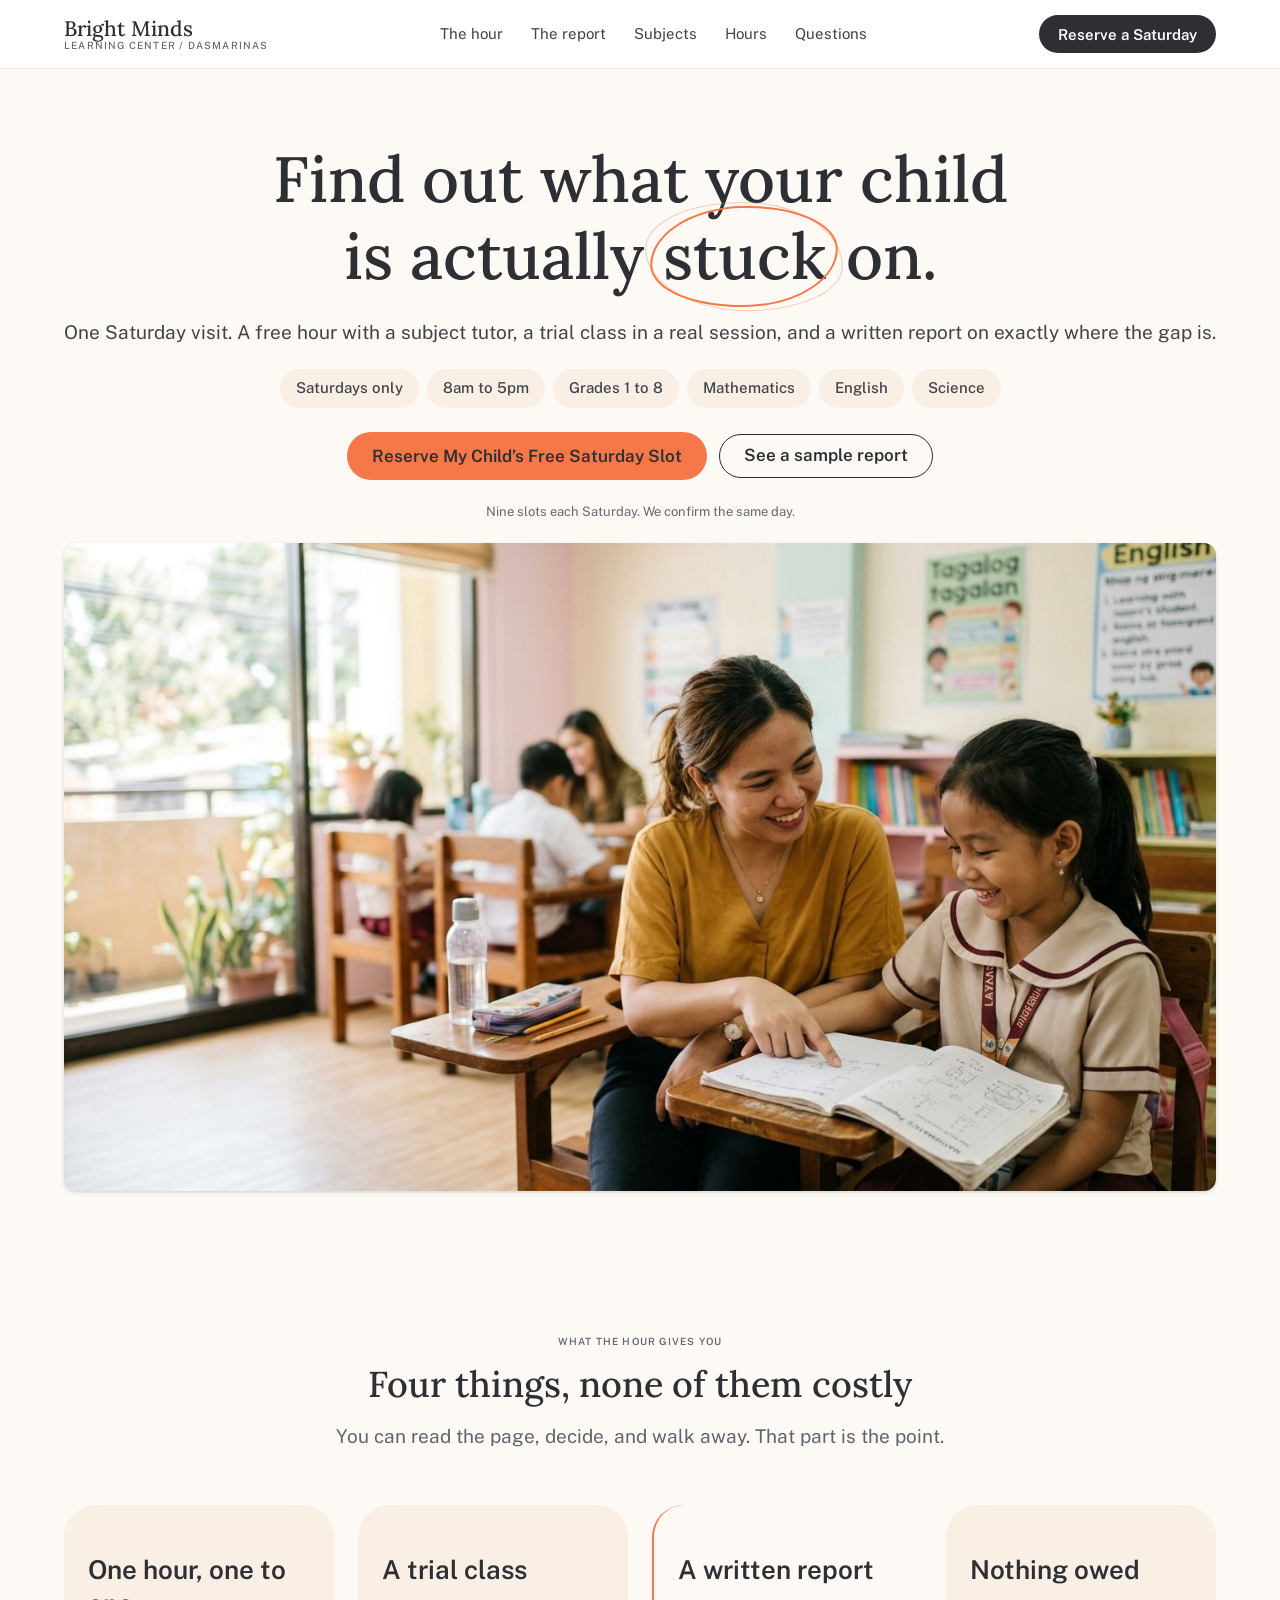
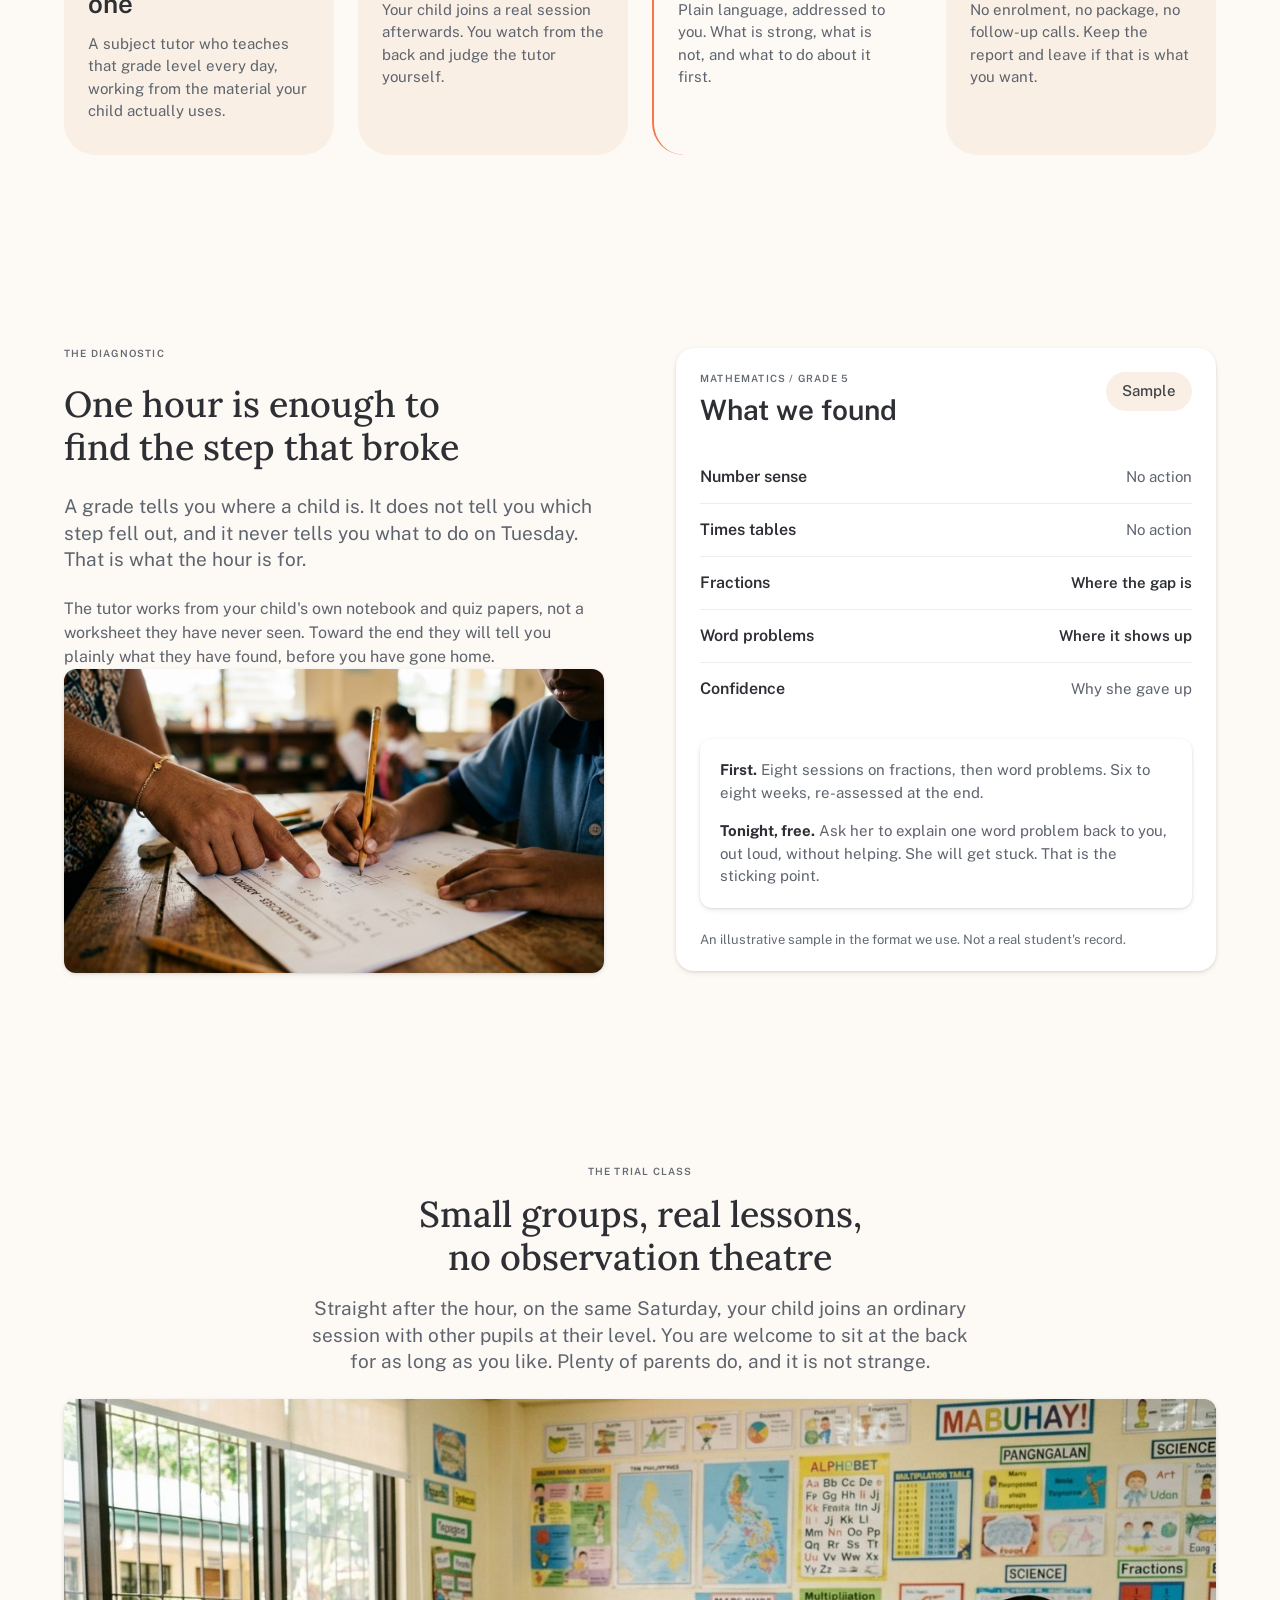
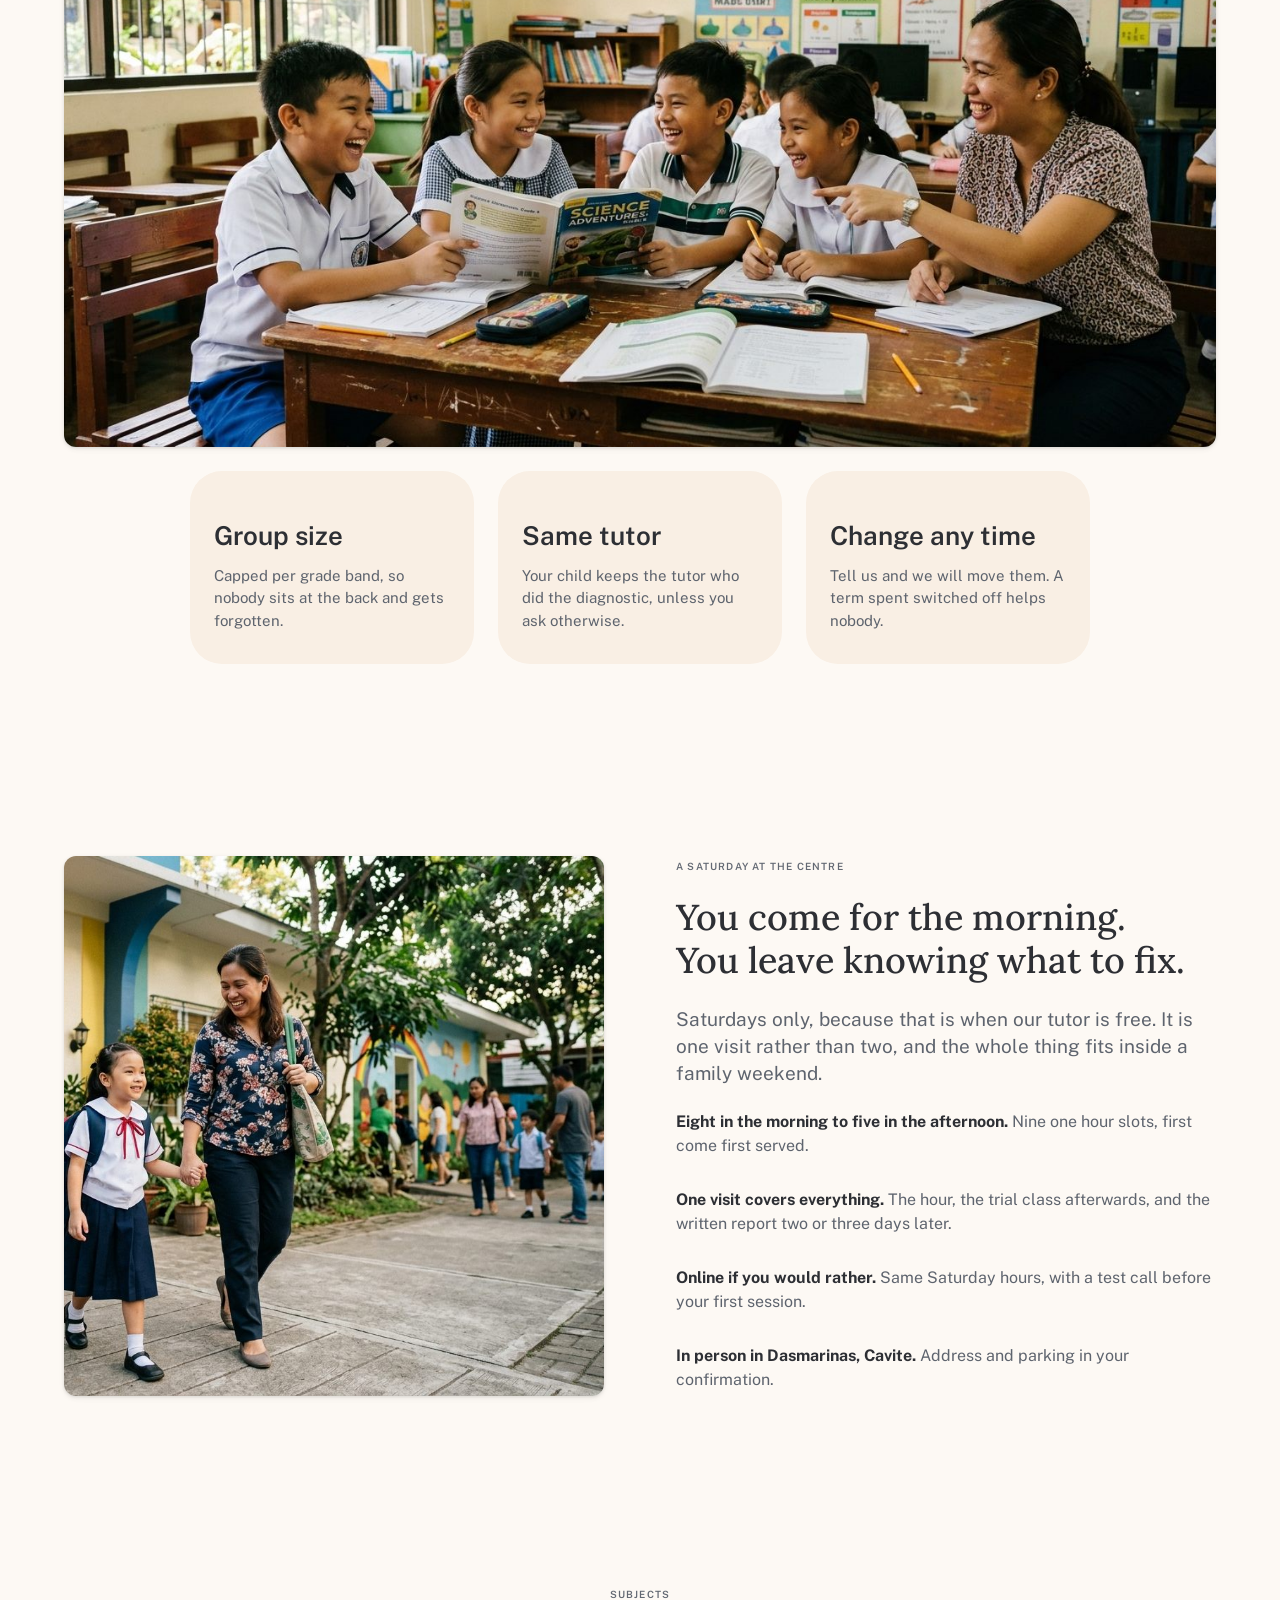
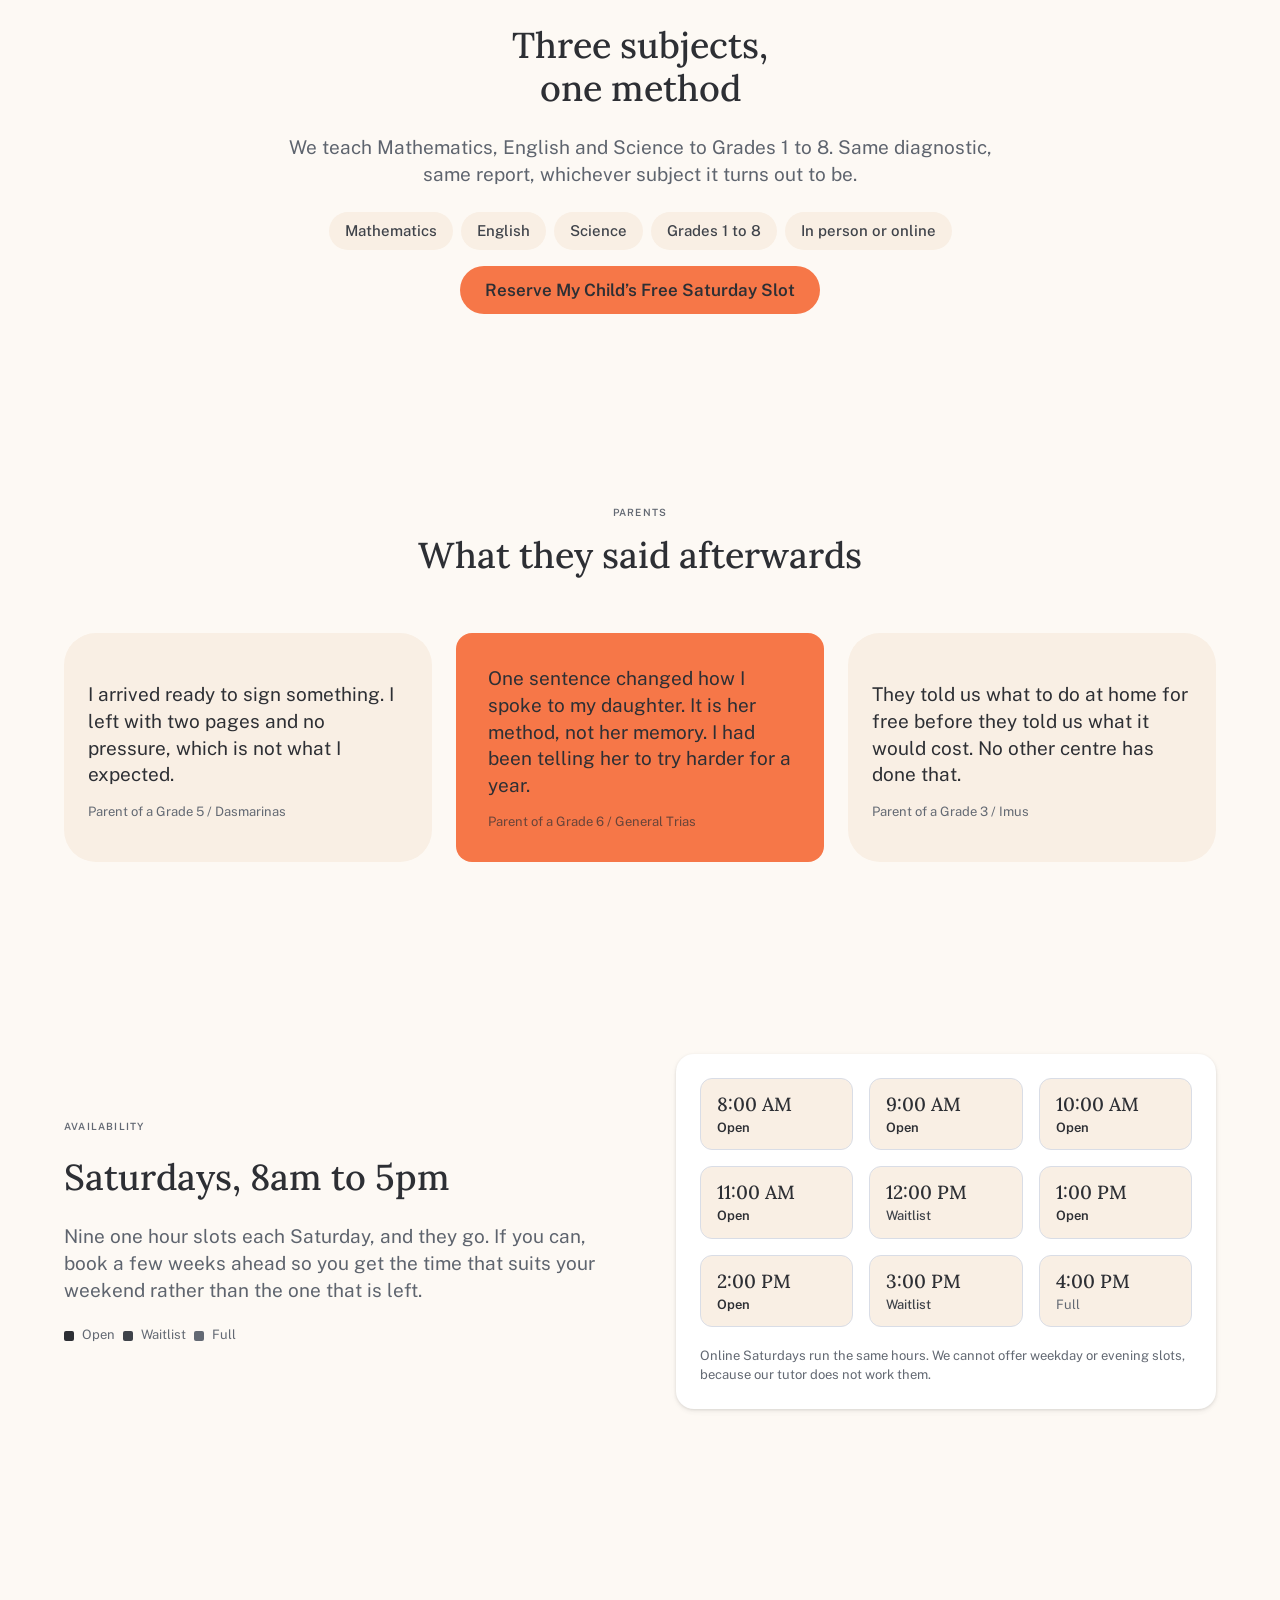
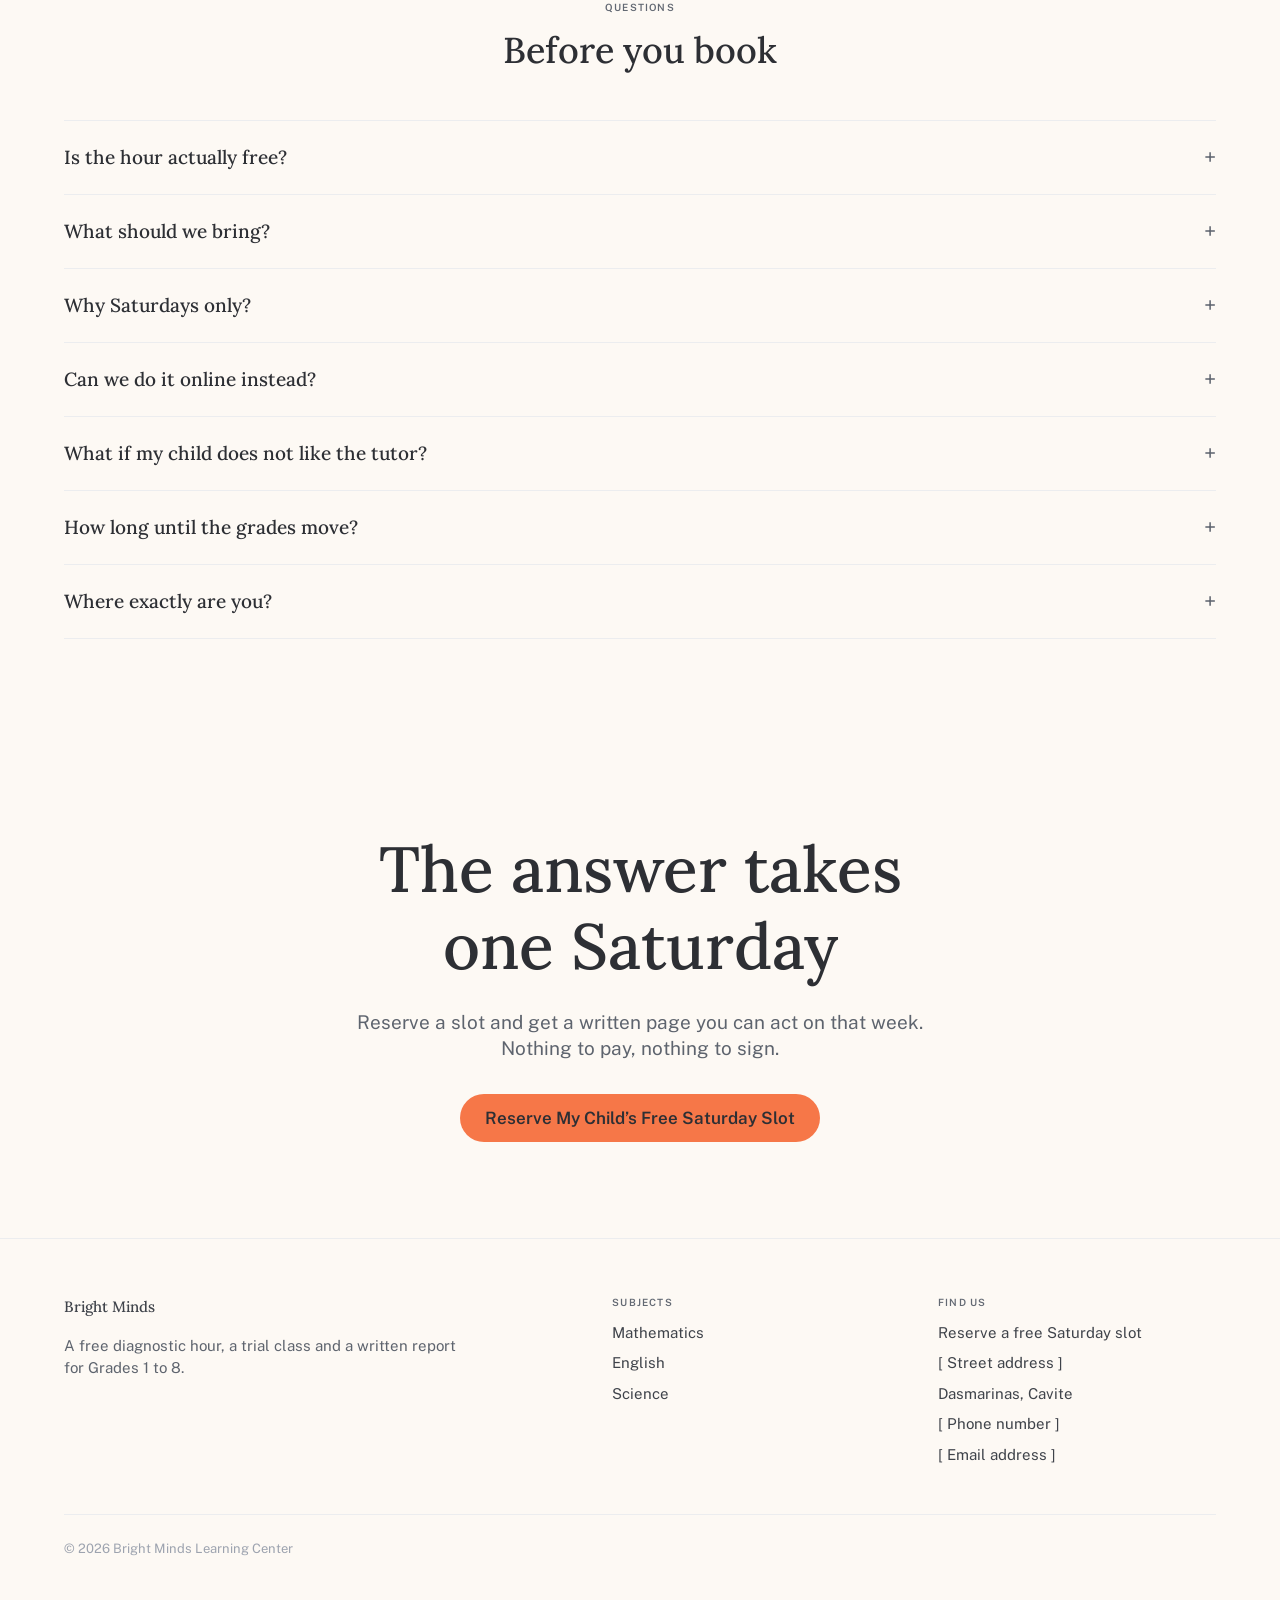
==== index.html @ c33dc564 "Add Bright Minds tutoring funnel Three-page funnel for Bright Minds Learning Center, Dasmarinas, Cav" ====
<!DOCTYPE html>
<html lang="en">
<head>
<meta charset="UTF-8">
<meta name="viewport" content="width=device-width, initial-scale=1.0">
<title>Tutoring for Grades 1 to 8 in Dasmarinas | Bright Minds Learning Center</title>
<meta name="description" content="One free Saturday visit: a one hour tutoring diagnostic, a trial class in a real session, and a written report on exactly where the gap is. Mathematics, English and Science, Grades 1 to 8. Dasmarinas, Cavite.">
<link rel="preconnect" href="https://fonts.googleapis.com">
<link rel="preconnect" href="https://fonts.gstatic.com" crossorigin>
<link href="https://fonts.googleapis.com/css2?family=Lora:ital,wght@0,400..700;1,400..600&family=Public+Sans:wght@300;400;500;600;700&display=swap" rel="stylesheet">
<link rel="stylesheet" href="styles.css">
</head>
<body>

<a class="skip-link" href="#main">Skip to content</a>

<!-- ============ NAV ============ -->
<header class="nav">
  <div class="wrap nav-in">
    <a class="wordmark" href="index.html">
      Bright Minds
      <span class="wordmark-sub">Learning Center / Dasmarinas</span>
    </a>

    <nav class="nav-links" aria-label="Sections">
      <a href="#hour">The hour</a>
      <a href="#report">The report</a>
      <a href="#subjects">Subjects</a>
      <a href="#hours">Hours</a>
      <a href="#questions">Questions</a>
    </nav>

    <div class="nav-right">
      <a class="btn btn-dark btn-sm" href="book.html">Reserve a Saturday</a>
    </div>
  </div>
</header>

<main id="main">

<!-- ============ HERO ============ -->
<section class="band-tight" style="padding-top: 72px;">
  <div class="wrap centre stack-lg">

    <h1 class="display rise" data-rise>
      Find out what your child is actually <span class="circled">stuck</span> on.
    </h1>

    <p class="body-lg rise" data-rise>
      One Saturday visit. A free hour with a subject tutor, a trial class in a real session, and
      a written report on exactly where the gap is.
    </p>

    <div class="chips rise" data-rise>
      <span class="chip">Saturdays only</span>
      <span class="chip">8am to 5pm</span>
      <span class="chip">Grades 1 to 8</span>
      <span class="chip">Mathematics</span>
      <span class="chip">English</span>
      <span class="chip">Science</span>
    </div>

    <div class="btn-row rise" data-rise>
      <a class="btn btn-ember btn-wrap" href="book.html">Reserve My Child’s Free Saturday Slot</a>
      <a class="btn btn-outline" href="#report">See a sample report</a>
    </div>

    <p class="caption rise" data-rise>
      Nine slots each Saturday. We confirm the same day.
    </p>

    <figure class="photo-frame rise" data-rise style="margin-top: 24px;">
      <img class="photo photo-wide"
           src="assets/images/optimized/Student_smiling_with_tutor.jpg"
           width="1376" height="768"
           alt="A tutor sits beside a pupil at a classroom desk, pointing to a page in her workbook while another student reads behind them."
           fetchpriority="high" decoding="async">
    </figure>

  </div>
</section>

<!-- ============ WHAT THE HOUR GIVES YOU ============ -->
<section class="band" id="hour">
  <div class="wrap">
    <div class="centre stack" style="max-width: 640px; margin-inline: auto; margin-bottom: 56px;">
      <p class="label">What the hour gives you</p>
      <h2 class="h-lg">Four things, none of them costly</h2>
      <p class="body-lg dim">
        You can read the page, decide, and walk away. That part is the point.
      </p>
    </div>

    <div class="grid-4">
      <div class="feature-card">
        <h3 class="h-sm" style="margin-bottom: 12px;">One hour, one to one</h3>
        <p class="body-sm">
          A subject tutor who teaches that grade level every day, working from the material your
          child actually uses.
        </p>
      </div>

      <div class="feature-card">
        <h3 class="h-sm" style="margin-bottom: 12px;">A trial class</h3>
        <p class="body-sm">
          Your child joins a real session afterwards. You watch from the back and judge the tutor
          yourself.
        </p>
      </div>

      <!-- Highlighted: the ember stroke marks the thing most centres won't give away -->
      <div class="feature-card is-key">
        <h3 class="h-sm" style="margin-bottom: 12px;">A written report</h3>
        <p class="body-sm">
          Plain language, addressed to you. What is strong, what is not, and what to do about it
          first.
        </p>
      </div>

      <div class="feature-card">
        <h3 class="h-sm" style="margin-bottom: 12px;">Nothing owed</h3>
        <p class="body-sm">
          No enrolment, no package, no follow-up calls. Keep the report and leave if that is
          what you want.
        </p>
      </div>
    </div>
  </div>
</section>

<!-- ============ THE DIAGNOSTIC ============ -->
<section class="band" id="report">
  <div class="wrap two-col">

    <div class="stack-lg">
      <p class="label">The diagnostic</p>
      <h2 class="h-lg">One hour is enough to find the step that broke</h2>
      <p class="body-lg dim">
        A grade tells you where a child is. It does not tell you which step fell out, and it
        never tells you what to do on Tuesday. That is what the hour is for.
      </p>
      <p class="body dim">
        The tutor works from your child's own notebook and quiz papers, not a worksheet they have
        never seen. Toward the end they will tell you plainly what they have found, before you
        have gone home.
      </p>
      <figure class="photo-frame" style="margin:0;">
        <img class="photo photo-wide"
             src="assets/images/optimized/Student_solving_math_worksheet.jpg"
             width="1376" height="768"
             alt="A tutor's finger points at one line of a maths worksheet while a pupil's pencil hovers over the page."
             loading="lazy" decoding="async">
      </figure>
    </div>

    <div class="product-card product-card-pad stack-lg">
      <div style="display:flex; align-items:flex-start; justify-content:space-between; gap:16px;">
        <div>
          <p class="label">Mathematics / Grade 5</p>
          <h3 class="h" style="margin-top: 8px;">What we found</h3>
        </div>
        <span class="chip" style="background: var(--dust); flex-shrink:0;">Sample</span>
      </div>

      <div class="report">
        <div class="report-row">
          <span class="report-key">Number sense</span>
          <span class="report-val">No action</span>
        </div>
        <div class="report-row">
          <span class="report-key">Times tables</span>
          <span class="report-val">No action</span>
        </div>
        <div class="report-row">
          <span class="report-key">Fractions</span>
          <span class="report-val gap">Where the gap is</span>
        </div>
        <div class="report-row">
          <span class="report-key">Word problems</span>
          <span class="report-val gap">Where it shows up</span>
        </div>
        <div class="report-row">
          <span class="report-key">Confidence</span>
          <span class="report-val">Why she gave up</span>
        </div>
      </div>

      <div class="small-card stack">
        <p class="body-sm">
          <strong style="color: var(--ink);">First.</strong> Eight sessions on fractions, then
          word problems. Six to eight weeks, re-assessed at the end.
        </p>
        <p class="body-sm">
          <strong style="color: var(--ink);">Tonight, free.</strong> Ask her to explain one
          word problem back to you, out loud, without helping. She will get stuck. That is the
          sticking point.
        </p>
      </div>

      <p class="caption">
        An illustrative sample in the format we use. Not a real student's record.
      </p>
    </div>

  </div>
</section>

<!-- ============ THE TRIAL CLASS ============ -->
<section class="band">
  <div class="wrap stack-lg">
    <div class="centre stack" style="max-width: 660px; margin-inline: auto;">
      <p class="label">The trial class</p>
      <h2 class="h-lg">Small groups, real lessons, no observation theatre</h2>
      <p class="body-lg dim">
        Straight after the hour, on the same Saturday, your child joins an ordinary session with
        other pupils at their level. You are welcome to sit at the back for as long as you like.
        Plenty of parents do, and it is not strange.
      </p>
    </div>

    <figure class="photo-frame">
      <img class="photo photo-wide"
           src="assets/images/optimized/Students_studying_with_teacher.jpg"
           width="1376" height="768"
           alt="A tutor laughs with a group of primary school pupils around a classroom desk, sharing an open book between them."
           loading="lazy" decoding="async">
    </figure>

    <div class="grid-3" style="max-width: 900px; margin-inline: auto;">
      <div class="feature-card">
        <h3 class="h-sm" style="margin-bottom: 12px;">Group size</h3>
        <p class="body-sm">Capped per grade band, so nobody sits at the back and gets forgotten.</p>
      </div>
      <div class="feature-card">
        <h3 class="h-sm" style="margin-bottom: 12px;">Same tutor</h3>
        <p class="body-sm">Your child keeps the tutor who did the diagnostic, unless you ask otherwise.</p>
      </div>
      <div class="feature-card">
        <h3 class="h-sm" style="margin-bottom: 12px;">Change any time</h3>
        <p class="body-sm">Tell us and we will move them. A term spent switched off helps nobody.</p>
      </div>
    </div>
  </div>
</section>

<!-- ============ A SATURDAY AT THE CENTRE ============ -->
<section class="band">
  <div class="wrap two-col">
    <figure class="photo-frame" style="margin:0;">
      <!-- Square crop, biased right, to keep the doorway signage out of frame -->
      <img class="photo photo-square"
           src="assets/images/optimized/Mother_and_daughter_entering_school.jpg"
           width="1376" height="768"
           alt="A parent walks in holding her daughter's hand, both of them smiling, outside a learning centre."
           loading="lazy" decoding="async">
    </figure>

    <div class="stack-lg">
      <p class="label">A Saturday at the centre</p>
      <h2 class="h-lg">You come for the morning. You leave knowing what to fix.</h2>
      <p class="body-lg dim">
        Saturdays only, because that is when our tutor is free. It is one visit rather than two,
        and the whole thing fits inside a family weekend.
      </p>
      <ul class="stack" style="list-style:none; display:grid; gap:14px;">
        <li class="body dim"><strong style="color: var(--ink);">Eight in the morning to five in the afternoon.</strong> Nine one hour slots, first come first served.</li>
        <li class="body dim"><strong style="color: var(--ink);">One visit covers everything.</strong> The hour, the trial class afterwards, and the written report two or three days later.</li>
        <li class="body dim"><strong style="color: var(--ink);">Online if you would rather.</strong> Same Saturday hours, with a test call before your first session.</li>
        <li class="body dim"><strong style="color: var(--ink);">In person in Dasmarinas, Cavite.</strong> Address and parking in your confirmation.</li>
      </ul>
    </div>
  </div>
</section>

<!-- ============ SUBJECTS ============ -->
<section class="band" id="subjects">
  <div class="wrap centre stack-lg">
    <p class="label">Subjects</p>
    <h2 class="h-lg" style="max-width: 20ch; margin-inline: auto;">Three subjects, one method</h2>
    <p class="body-lg dim measure" style="margin-inline: auto;">
      We teach Mathematics, English and Science to Grades 1 to 8. Same diagnostic, same report,
      whichever subject it turns out to be.
    </p>

    <div class="chips">
      <span class="chip">Mathematics</span>
      <span class="chip">English</span>
      <span class="chip">Science</span>
      <span class="chip">Grades 1 to 8</span>
      <span class="chip">In person or online</span>
    </div>

    <div class="btn-row" style="margin-top: 16px;">
      <a class="btn btn-ember btn-wrap" href="book.html">Reserve My Child’s Free Saturday Slot</a>
    </div>
  </div>
</section>

<!-- ============ PARENTS ============ -->
<section class="band">
  <div class="wrap">
    <div class="centre stack" style="max-width: 600px; margin-inline: auto; margin-bottom: 56px;">
      <p class="label">Parents</p>
      <h2 class="h-lg">What they said afterwards</h2>
    </div>

    <!-- TODO: replace with real, permission-cleared parent quotes -->
    <div class="grid-3">
      <div class="feature-card">
        <p class="body-lg" style="color: var(--ink);">
          I arrived ready to sign something. I left with two pages and no pressure, which is not
          what I expected.
        </p>
        <p class="caption" style="margin-top: 16px;">Parent of a Grade 5 / Dasmarinas</p>
      </div>

      <!-- The one ember card on the page. Slite allows it exactly once. -->
      <div class="ember-card">
        <p class="body-lg">
          One sentence changed how I spoke to my daughter. It is her method, not her memory. I had
          been telling her to try harder for a year.
        </p>
        <p class="caption" style="margin-top: 16px; color: var(--ink); opacity: 0.7;">
          Parent of a Grade 6 / General Trias
        </p>
      </div>

      <div class="feature-card">
        <p class="body-lg" style="color: var(--ink);">
          They told us what to do at home for free before they told us what it would cost. No
          other centre has done that.
        </p>
        <p class="caption" style="margin-top: 16px;">Parent of a Grade 3 / Imus</p>
      </div>
    </div>
  </div>
</section>

<!-- ============ HOURS ============ -->
<section class="band" id="hours">
  <div class="wrap two-col">

    <div class="stack-lg">
      <p class="label">Availability</p>
      <h2 class="h-lg">Saturdays, 8am to 5pm</h2>
      <p class="body-lg dim">
        Nine one hour slots each Saturday, and they go. If you can, book a few weeks ahead so
        you get the time that suits your weekend rather than the one that is left.
      </p>

      <div class="chips chip-left">
        <span class="caption"><span class="key-dot" style="background: var(--ink);"></span>Open</span>
        <span class="caption"><span class="key-dot" style="background: var(--charcoal);"></span>Waitlist</span>
        <span class="caption"><span class="key-dot" style="background: var(--dusk);"></span>Full</span>
      </div>
    </div>

    <div class="product-card product-card-pad">
      <!-- TODO: replace with your real Saturday availability -->
      <div class="slots">
        <div class="slot">
          <p class="slot-time">8:00 AM</p>
          <p class="slot-state open">Open</p>
        </div>
        <div class="slot">
          <p class="slot-time">9:00 AM</p>
          <p class="slot-state open">Open</p>
        </div>
        <div class="slot">
          <p class="slot-time">10:00 AM</p>
          <p class="slot-state open">Open</p>
        </div>
        <div class="slot">
          <p class="slot-time">11:00 AM</p>
          <p class="slot-state open">Open</p>
        </div>
        <div class="slot">
          <p class="slot-time">12:00 PM</p>
          <p class="slot-state wait">Waitlist</p>
        </div>
        <div class="slot">
          <p class="slot-time">1:00 PM</p>
          <p class="slot-state open">Open</p>
        </div>
        <div class="slot">
          <p class="slot-time">2:00 PM</p>
          <p class="slot-state open">Open</p>
        </div>
        <div class="slot">
          <p class="slot-time">3:00 PM</p>
          <p class="slot-state wait">Waitlist</p>
        </div>
        <div class="slot">
          <p class="slot-time">4:00 PM</p>
          <p class="slot-state full">Full</p>
        </div>
      </div>

      <p class="hint" style="margin-top: 20px;">
        Online Saturdays run the same hours. We cannot offer weekday or evening slots, because our
        tutor does not work them.
      </p>
    </div>

  </div>
</section>

<!-- ============ QUESTIONS ============ -->
<section class="band" id="questions">
  <div class="wrap">
    <div class="centre stack" style="max-width: 560px; margin-inline: auto; margin-bottom: 48px;">
      <p class="label">Questions</p>
      <h2 class="h-lg">Before you book</h2>
    </div>

    <div class="qs">
      <details class="q">
        <summary>Is the hour actually free?</summary>
        <p class="q-a">
          Yes. The diagnostic, the trial class and the written report all cost nothing. There is
          no enrolment step and no obligation afterwards. If you book and then decide against us,
          nothing happens and there is nobody to call.
        </p>
      </details>

      <details class="q">
        <summary>What should we bring?</summary>
        <p class="q-a">
          The notebook your child uses for that subject, and any quiz or test papers from the
          last month, including the ones with poor marks on them. If you have a teacher's written
          comment, bring that too. It is often the most useful thing in the room.
        </p>
      </details>

      <details class="q">
        <summary>Why Saturdays only?</summary>
        <p class="q-a">
          Because that is the one day our tutor is free to give this properly. A rushed weekday
          evening is not where you want a child first being asked to explain where they are stuck.
          Saturdays are the strongest sessions we run, and they go quickly for that reason.
        </p>
      </details>

      <details class="q">
        <summary>Can we do it online instead?</summary>
        <p class="q-a">
          Yes, on the same Saturday hours. The assessment is the same quality, and for some
          families it is easier because the child is already comfortable at the table. We arrange
          a test call before your first session.
        </p>
      </details>

      <details class="q">
        <summary>What if my child does not like the tutor?</summary>
        <p class="q-a">
          Tell us and we move them. We would rather change the person than have a child spend a
          term quietly switched off. Most mismatches are settled by switching tutor, not subject.
        </p>
      </details>

      <details class="q">
        <summary>How long until the grades move?</summary>
        <p class="q-a">
          It depends on the gap. A method problem can move in four to six weeks. A gap that began
          in Grade 2 usually needs a term. The report tells you which kind of problem this is
          before you spend anything, and we would rather tell you to wait than take your money.
        </p>
      </details>

      <details class="q">
        <summary>Where exactly are you?</summary>
        <p class="q-a">
          Bright Minds Learning Center is in Dasmarinas, Cavite. The full street address, parking
          and directions arrive with your booking confirmation, along with the tutor's name and
          your time.
        </p>
      </details>
    </div>
  </div>
</section>

<!-- ============ CLOSER ============ -->
<section class="band closer">
  <div class="wrap centre">
    <h2 class="display">The answer takes one Saturday</h2>
    <p class="body-lg dim">
      Reserve a slot and get a written page you can act on that week. Nothing to pay, nothing to
      sign.
    </p>
    <div class="btn-row">
      <a class="btn btn-ember btn-wrap" href="book.html">Reserve My Child’s Free Saturday Slot</a>
    </div>
  </div>
</section>

</main>

<!-- ============ FOOTER ============ -->
<footer class="foot">
  <div class="wrap">
    <div class="foot-grid">
      <div>
        <a class="wordmark" href="index.html">Bright Minds</a>
        <p class="body-sm" style="margin-top: 16px; max-width: 44ch;">
          A free diagnostic hour, a trial class and a written report for Grades 1 to 8.
        </p>
      </div>

      <div>
        <h4>Subjects</h4>
        <ul>
          <li>Mathematics</li>
          <li>English</li>
          <li>Science</li>
        </ul>
      </div>

      <div>
        <h4>Find us</h4>
        <ul>
          <li><a href="book.html">Reserve a free Saturday slot</a></li>
          <li>[ Street address ]</li>
          <li>Dasmarinas, Cavite</li>
          <li><a href="tel:0000000000">[ Phone number ]</a></li>
          <li><a href="mailto:you@example.com">[ Email address ]</a></li>
        </ul>
      </div>
    </div>

    <p class="foot-base">&copy; <span id="year">2026</span> Bright Minds Learning Center</p>
  </div>
</footer>

<script>
document.getElementById('year').textContent = new Date().getFullYear();

// Slite's motion is restrained: 130ms, and only where it means something.
// The hero is the one place it applies.
(function () {
  var els = document.querySelectorAll('[data-rise]');
  if (!('IntersectionObserver' in window)) {
    els.forEach(function (el) { el.classList.add('in'); });
    return;
  }
  var io = new IntersectionObserver(function (entries) {
    entries.forEach(function (entry) {
      if (!entry.isIntersecting) return;
      entry.target.classList.add('in');
      io.unobserve(entry.target);
    });
  }, { threshold: 0.05 });
  els.forEach(function (el) { io.observe(el); });
})();
</script>

</body>
</html>
---- styles.css ----
/* ============================================================
   BRIGHT MINDS LEARNING CENTER
   System reference: Refero Styles / Slite
   "Warm parchment notebook with terracotta pen"

   Every surface is cream paper. Every accent is a single ember
   stroke, held under 5% of any section so it keeps its meaning.

   Contrast notes, measured not assumed:
   - Ember #f67748 with WHITE text is 2.75:1 and FAILS WCAG AA.
     All ember fills therefore carry Shade Ink #2d2f34 at 4.87:1.
   - Ember as body text on parchment is 2.62:1, so ember is used
     for fills, borders and the scribble only, never for prose.
   ============================================================ */

/* ---------- 1. Tokens ---------- */

:root {
  /* Surfaces */
  --canvas: #fdf9f4;   /* parchment cream: page + primary card */
  --white: #ffffff;    /* star white: elevated product cards */
  --dust: #f9efe4;     /* dust sand: tag chips + secondary cards */

  /* Borders */
  --silver: #ecedef;   /* moon silver: hairlines */
  --mist: #d9dde6;     /* border mist: soft card edges */

  /* Ink */
  --ink: #2d2f34;      /* shade ink: headings */
  --charcoal: #3f434a; /* shade charcoal: body */
  --slate: #5e646e;    /* shade slate: tertiary */
  /* Shade dusk is darkened from #6a707c: the original fails WCAG AA at
     4.38:1 on the dust cards. #636973 measures 4.87:1 there. */
  --dusk: #636973;     /* shade dusk: small print, labels, unavailable cells */
  --fog: #9da3af;      /* shade fog: decorative fills, legend keys only */

  /* Input borders need 3:1 to be perceivable as a control boundary.
     #d9dde6 measured 1.3:1, effectively invisible. */
  --input-line: #868d99;

  /* The single accent */
  --ember: #f67748;
  --blue: #74a6f1;     /* neptune blue: secondary, one button per page */

  /* Type */
  --serif: 'Lora', Georgia, 'Times New Roman', serif;
  --sans: 'Public Sans', ui-sans-serif, system-ui, -apple-system, 'Segoe UI', sans-serif;

  /* Radius */
  --r-ghost: 8px;
  --r-product: 18px;
  --r-card: 32px;
  --r-pill: 999px;
  --r-tag: 9999px;

  /* Layout */
  --page: 1200px;
  --gap-section: 96px;
  --pad-card: 24px;

  /* The only elevation in the system: three layers, white product cards */
  --lift: 0 1px 3px rgba(0, 0, 0, 0.1), 0 2px 6px rgba(0, 0, 0, 0.05), 0 4px 12px rgba(0, 0, 0, 0.01);

  /* Motion: 130ms, restrained */
  --ease: cubic-bezier(0.4, 0, 0.2, 1);
  --fast: 130ms;
}

@media (max-width: 900px) {
  :root { --gap-section: 72px; }
}

@media (max-width: 640px) {
  :root { --gap-section: 56px; }
}

/* ---------- 2. Reset ---------- */

*, *::before, *::after { box-sizing: border-box; margin: 0; padding: 0; }

html {
  scroll-behavior: smooth;
  scroll-padding-top: 88px;
  -webkit-text-size-adjust: 100%;
}

body {
  font-family: var(--sans);
  font-size: 16px;
  line-height: 1.5;
  background: var(--canvas);
  color: var(--charcoal);
  -webkit-font-smoothing: antialiased;
  -moz-osx-font-smoothing: grayscale;
}

img { max-width: 100%; height: auto; display: block; }

a { color: var(--charcoal); text-decoration: none; }
a:hover { text-decoration: underline; text-decoration-color: var(--ember); }

:focus-visible {
  outline: 2px solid var(--ember);
  outline-offset: 3px;
  border-radius: var(--r-ghost);
}

.skip-link {
  position: absolute; left: -9999px; top: 0; z-index: 1000;
  background: var(--ember); color: var(--ink);
  padding: 12px 24px; font-weight: 600;
}
.skip-link:focus { left: 0; }

.sr-only {
  position: absolute; width: 1px; height: 1px; overflow: hidden;
  clip: rect(0 0 0 0); white-space: nowrap;
}

/* ---------- 3. Typography ---------- */

/* 40px and above is always the serif. That is the rule. */
.display {
  font-family: var(--serif);
  font-weight: 500;
  font-size: clamp(38px, 6.6vw, 64px);
  line-height: 1.2;
  color: var(--ink);
  text-wrap: balance;
}

.h-lg {
  font-family: var(--serif);
  font-weight: 500;
  font-size: clamp(30px, 4.2vw, 36px);
  line-height: 1.2;
  color: var(--ink);
  text-wrap: balance;
}

.h {
  font-family: var(--sans);
  font-weight: 600;
  font-size: 28px;
  line-height: 1.25;
  color: var(--ink);
}

.h-sm {
  font-family: var(--sans);
  font-weight: 600;
  font-size: 26px;
  line-height: 1.3;
  color: var(--ink);
}

.body-lg { font-size: 19px; line-height: 1.4; color: var(--charcoal); }
.body { font-size: 16px; line-height: 1.5; color: var(--charcoal); }
.body-sm { font-size: 15px; line-height: 1.5; color: var(--slate); }
.caption { font-size: 13px; line-height: 1.2; color: var(--dusk); }

.label {
  font-size: 10px;
  line-height: 1.2;
  font-weight: 600;
  letter-spacing: 0.12em;
  text-transform: uppercase;
  color: var(--dusk);
}

.measure { max-width: 62ch; }
.measure-sm { max-width: 52ch; }
.dim { color: var(--slate); }

/* ---------- 4. The scribble annotation ----------
   The system's signature. Two offset ellipses with asymmetric
   border-radius and opposing rotation, so it reads as a pen
   going round twice. Scales with the word, no SVG path needed. */

.circled {
  position: relative;
  display: inline-block;
  white-space: nowrap;
  padding-inline: 2px;
}

.circled::before,
.circled::after {
  content: '';
  position: absolute;
  pointer-events: none;
}

.circled::after {
  inset: -16% -6%;
  border: 2px solid var(--ember);
  border-radius: 49% 51% 48% 52% / 56% 45% 55% 44%;
  transform: rotate(-2.2deg);
}

.circled::before {
  inset: -21% -9%;
  border: 1.5px solid var(--ember);
  opacity: 0.38;
  border-radius: 52% 48% 51% 49% / 45% 57% 43% 55%;
  transform: rotate(1.9deg);
}

/* ---------- 5. Layout ---------- */

.wrap {
  width: 100%;
  max-width: var(--page);
  margin-inline: auto;
  padding-inline: 24px;
}

.band { padding-block: var(--gap-section); }
.band-tight { padding-block: calc(var(--gap-section) / 2); }

.stack > * + * { margin-top: 16px; }
.stack-lg > * + * { margin-top: 24px; }

.two-col {
  display: grid;
  gap: 48px;
  align-items: center;
}

@media (min-width: 900px) { .two-col { grid-template-columns: 1fr 1fr; gap: 72px; } }

.centre { text-align: center; }

/* ---------- 6. Navigation ---------- */

.nav {
  position: sticky;
  top: 0;
  z-index: 100;
  background: var(--white);
  border-bottom: 1px solid var(--silver);
}

.nav-in {
  display: flex;
  align-items: center;
  justify-content: space-between;
  gap: 24px;
  height: 68px;
}

.wordmark {
  font-family: var(--serif);
  font-weight: 500;
  font-size: 21px;
  line-height: 1.1;
  color: var(--ink);
  white-space: nowrap;
}
.wordmark:hover { text-decoration: none; }

.wordmark-sub {
  display: block;
  font-family: var(--sans);
  font-size: 10px;
  font-weight: 500;
  letter-spacing: 0.12em;
  text-transform: uppercase;
  color: var(--dusk);
}

.nav-links { display: none; gap: 28px; }
@media (min-width: 980px) { .nav-links { display: flex; } }

.nav-links a {
  font-size: 15px;
  color: var(--charcoal);
  transition: color var(--fast) var(--ease);
}
.nav-links a:hover { color: var(--ember); }

.nav-right { display: flex; align-items: center; gap: 12px; }

/* ---------- 7. Buttons ---------- */

.btn {
  display: inline-flex;
  align-items: center;
  justify-content: center;
  gap: 8px;
  padding: 12px 24px;
  min-height: 44px;
  font-family: var(--sans);
  font-size: 17px;
  font-weight: 600;
  line-height: 1;
  border-radius: var(--r-pill);
  border: 1.5px solid transparent;
  cursor: pointer;
  white-space: nowrap;
  transition: background var(--fast) var(--ease),
              color var(--fast) var(--ease),
              border-color var(--fast) var(--ease);
}

.btn:hover { text-decoration: none; }

/* Ember pill. Shade Ink text, not white: 4.87:1 passes AA. */
.btn-ember { background: var(--ember); color: var(--ink); }
.btn-ember:hover { background: #e86a3a; }

/* Dark pill for the highest-intent action in the nav */
.btn-dark { background: var(--ink); color: var(--white); }
.btn-dark:hover { background: #43464c; }

.btn-outline {
  background: transparent;
  border-color: var(--ink);
  color: var(--ink);
}
.btn-outline:hover { background: var(--ink); color: var(--white); }

.btn-sm { padding: 8px 18px; min-height: 38px; font-size: 15px; }
.btn-full { width: 100%; }
.btn-row { display: flex; flex-wrap: wrap; gap: 12px; align-items: center; justify-content: center; }

/* The full CTA label needs about 330px, which a 375px phone cannot give
   it. These buttons wrap to two centred lines instead of overflowing. */
.btn-wrap {
  white-space: normal;
  text-align: center;
  line-height: 1.3;
  max-width: 100%;
}

/* ---------- 8. Tag chips ---------- */

.chips { display: flex; flex-wrap: wrap; gap: 8px; justify-content: center; }

.chip {
  display: inline-flex;
  align-items: center;
  padding: 8px 16px;
  font-size: 15px;
  font-weight: 500;
  color: var(--charcoal);
  background: var(--dust);
  border-radius: var(--r-tag);
}

.chip-left { justify-content: flex-start; }

/* Selectable chip, used for subject choice on the booking form */
.chip-pick {
  cursor: pointer;
  border: 1.5px solid transparent;
  transition: border-color var(--fast) var(--ease), background var(--fast) var(--ease);
}

.chip-pick:hover { border-color: var(--mist); }

.chip-pick:has(input:checked) {
  background: var(--ember);
  color: var(--ink);
}

.chip-pick:has(.invalid) { border-color: var(--ember); background: #fdeae2; }

.chip-pick input {
  position: absolute;
  opacity: 0;
  width: 1px; height: 1px;
}

/* ---------- 9. Cards ---------- */

/* Cream feature card: the system's primary marketing unit */
.feature-card {
  background: var(--dust);
  border-radius: var(--r-card);
  padding: 48px 24px 32px;
}

/* Highlighted variant: a 2px ember stroke, used at most once or twice */
.feature-card.is-key {
  border-left: 2px solid var(--ember);
  background: var(--canvas);
}

/* White product card: the only place elevation exists */
.product-card {
  background: var(--white);
  border-radius: var(--r-product);
  box-shadow: var(--lift);
  overflow: hidden;
}

.product-card-pad { padding: 24px; }

/* Small card, 12px, for nested items */
.small-card {
  background: var(--white);
  border-radius: 12px;
  box-shadow: var(--lift);
  padding: 20px;
}

/* ---------- 10. Photo frames ---------- */

/* Product card frame: white, 12px, three-layer lift */
.photo-frame {
  background: var(--white);
  border-radius: 12px;
  box-shadow: var(--lift);
  overflow: hidden;
}

.photo {
  width: 100%;
  height: auto;
  display: block;
}

.photo-wide { aspect-ratio: 16 / 9; object-fit: cover; }

/* Square crop, biased right, to clear the signage out of frame */
.photo-square { aspect-ratio: 1 / 1; object-fit: cover; object-position: 82% 50%; }

/* The one ember testimonial card on the page */
.ember-card {
  background: var(--ember);
  color: var(--ink);
  border-radius: 16px;
  padding: 32px;
}

.ember-card p { color: var(--ink); }

/* ---------- 11. Grids ---------- */

.grid-2 { display: grid; gap: 24px; }
.grid-3 { display: grid; gap: 24px; }
.grid-4 { display: grid; gap: 24px; }

@media (min-width: 700px) {
  .grid-2 { grid-template-columns: 1fr 1fr; }
  .grid-3 { grid-template-columns: repeat(2, 1fr); }
  .grid-4 { grid-template-columns: repeat(2, 1fr); }
}

@media (min-width: 1000px) {
  .grid-3 { grid-template-columns: repeat(3, 1fr); }
  .grid-4 { grid-template-columns: repeat(4, 1fr); }
}

/* ---------- 12. Report ---------- */

.report { display: grid; }

.report-row {
  display: grid;
  gap: 2px 24px;
  padding-block: 14px;
  border-bottom: 1px solid var(--silver);
  align-items: baseline;
}

.report-row:last-of-type { border-bottom: none; }

@media (min-width: 560px) { .report-row { grid-template-columns: 1fr auto; } }

.report-key { font-size: 16px; font-weight: 600; color: var(--ink); }
.report-val { font-size: 15px; color: var(--slate); }
.report-val.gap { color: var(--ink); font-weight: 600; }

/* ---------- 13. Saturday slots ----------
   Replaces the old six-day table. Bookings are Saturday only, so the
   grid reads as a time picker and drops the horizontal scroll the
   table forced on phones. Status stays in ink and dusk; ember is
   reserved for the CTA. */

.slots {
  display: grid;
  grid-template-columns: repeat(2, 1fr);
  gap: 12px;
}

@media (min-width: 560px)  { .slots { grid-template-columns: repeat(3, 1fr); } }
@media (min-width: 1000px) { .slots { grid-template-columns: repeat(3, 1fr); gap: 16px; } }

/* The tile is dust-filled rather than canvas-filled. Against the white
   product card a canvas fill measured 1.05:1 and a silver border 1.17:1,
   so nine slots read as one blank area. Dust on white gives the shape a
   visible edge. This is a tonal step, not a 3:1 boundary: the Slite
   palette is cream on cream throughout, and the time and status are
   carried by text at 11.8:1 and 4.87:1, not by the border. */
.slot {
  background: var(--dust);
  border: 1px solid var(--mist);
  border-radius: 12px;
  padding: 14px 16px;
}

.slot-time {
  font-family: var(--serif);
  font-size: 19px;
  font-weight: 500;
  color: var(--ink);
  line-height: 1.2;
}

.slot-state {
  font-size: 13px;
  line-height: 1.2;
  margin-top: 4px;
}

.slot-state.open { color: var(--ink); font-weight: 600; }
.slot-state.wait { color: var(--charcoal); font-weight: 500; }
.slot-state.full { color: var(--dusk); }

/* Legend keys */
.key-dot {
  display: inline-block;
  width: 10px; height: 10px;
  border-radius: 2px;
  margin-right: 8px;
  vertical-align: middle;
}

/* ---------- 14. Questions ---------- */

.qs { border-top: 1px solid var(--silver); }
.q { border-bottom: 1px solid var(--silver); }

.q summary {
  cursor: pointer;
  list-style: none;
  display: flex;
  justify-content: space-between;
  align-items: center;
  gap: 24px;
  padding-block: 20px;
  font-family: var(--serif);
  font-size: 19px;
  font-weight: 500;
  color: var(--ink);
  transition: color var(--fast) var(--ease);
}

.q summary::-webkit-details-marker { display: none; }
.q summary:hover { color: var(--ember); }

.q summary::after {
  content: '+';
  font-family: var(--sans);
  font-size: 22px;
  font-weight: 400;
  color: var(--dusk);
  flex-shrink: 0;
}

.q[open] summary::after { content: '\2212'; }

.q-a { padding-bottom: 24px; max-width: 68ch; font-size: 16px; line-height: 1.5; color: var(--slate); }

/* ---------- 15. Forms ---------- */

.field { display: flex; flex-direction: column; gap: 8px; }

.field > label,
.field-label {
  font-size: 15px;
  font-weight: 600;
  color: var(--charcoal);
}

.req { color: var(--ember); }

.input {
  width: 100%;
  min-height: 44px;
  padding: 12px 16px;
  background: var(--canvas);
  color: var(--ink);
  border: 1px solid var(--input-line);
  border-radius: 12px;
  font-family: var(--sans);
  font-size: 16px;
  transition: border-color var(--fast) var(--ease);
}

/* Placeholder sits on dusk, not fog: #9da3af measured 2.42:1 on the
   canvas fill, which is below AA for text. */
.input::placeholder { color: var(--dusk); }
.input:focus { outline: none; border-color: var(--ink); }

.input.invalid { border-color: var(--ember); background: #fdf0ea; }

textarea.input { min-height: 112px; resize: vertical; }

select.input {
  cursor: pointer;
  appearance: none;
  padding-right: 40px;
  background-image: url("data:image/svg+xml,%3Csvg xmlns='http://www.w3.org/2000/svg' viewBox='0 0 24 24' fill='none' stroke='%235e646e' stroke-width='2' stroke-linecap='round'%3E%3Cpath d='M6 9l6 6 6-6'/%3E%3C/svg%3E");
  background-repeat: no-repeat;
  background-position: right 14px center;
  background-size: 16px;
}

select.input option { background: var(--white); color: var(--ink); }

.hint { font-size: 13px; line-height: 1.45; color: var(--dusk); }

.err {
  display: none;
  font-size: 13px;
  line-height: 1.45;
  color: #a83a1c;
}

.invalid ~ .err { display: block; }
.field.has-error .err { display: block; }

.check {
  display: flex;
  align-items: flex-start;
  gap: 12px;
  font-size: 15px;
  line-height: 1.45;
  color: var(--charcoal);
  cursor: pointer;
}

.check input {
  width: 18px; height: 18px; flex-shrink: 0; margin-top: 2px;
  accent-color: var(--ember); cursor: pointer;
}

.form-alert {
  display: none;
  padding: 14px 18px;
  background: #fdeae2;
  border-radius: 12px;
  font-size: 15px;
  color: #8f3218;
}

.form-alert.show { display: block; }

/* ---------- 16. Booking and confirmation ---------- */

.page-head {
  padding-top: 72px;
  padding-bottom: 56px;
}

.split { display: grid; gap: 48px; align-items: start; }

@media (min-width: 1000px) {
  .split { grid-template-columns: 0.85fr 1fr; gap: 64px; }
  .split-aside { position: sticky; top: 92px; }
}

.step-row {
  display: grid;
  gap: 2px 20px;
  padding-block: 14px;
  border-bottom: 1px solid var(--silver);
}

.step-row:last-child { border-bottom: none; }
.step-key { font-size: 15px; font-weight: 600; color: var(--ink); }
.step-val { font-size: 15px; line-height: 1.45; color: var(--slate); }

.steps { list-style: none; display: grid; gap: 14px; counter-reset: n; }

.steps li {
  counter-increment: n;
  display: grid;
  grid-template-columns: 24px 1fr;
  gap: 12px;
  align-items: start;
  font-size: 15px;
  line-height: 1.45;
  color: var(--slate);
}

.steps li::before {
  content: counter(n);
  font-family: var(--serif);
  font-weight: 500;
  font-size: 16px;
  color: var(--ember);
  line-height: 1.45;
}

/* ---------- 17. Receipt ---------- */

.receipt dl { display: grid; gap: 12px 24px; }

@media (min-width: 480px) { .receipt dl { grid-template-columns: 1fr auto; } }

.receipt dt {
  font-size: 10px;
  font-weight: 600;
  letter-spacing: 0.12em;
  text-transform: uppercase;
  color: var(--dusk);
  padding-top: 5px;
}

.receipt dd {
  font-family: var(--serif);
  font-size: 17px;
  font-weight: 500;
  color: var(--ink);
  text-align: right;
}

/* ---------- 18. Closing ---------- */

.closer .display { max-width: 18ch; margin-inline: auto; }
.closer .body-lg { max-width: 52ch; margin: 24px auto 32px; }

/* ---------- 19. Footer ---------- */

.foot {
  border-top: 1px solid var(--silver);
  padding-block: 56px;
}

.foot-grid { display: grid; gap: 32px; }

@media (min-width: 800px) { .foot-grid { grid-template-columns: 1.8fr 1fr 1fr; gap: 48px; } }

.foot h4 {
  font-size: 10px;
  font-weight: 600;
  letter-spacing: 0.12em;
  text-transform: uppercase;
  color: var(--dusk);
  margin-bottom: 12px;
}

.foot ul { list-style: none; display: grid; gap: 8px; }
.foot li, .foot a { font-size: 15px; color: var(--charcoal); }
.foot a:hover { color: var(--ember); }

.foot-base {
  margin-top: 48px;
  padding-top: 24px;
  border-top: 1px solid var(--silver);
  font-size: 13px;
  color: var(--fog);
}

/* ---------- 20. Motion ---------- */

.rise { opacity: 0; transform: translateY(12px); }
.rise.in { opacity: 1; transform: translateY(0); transition: opacity 500ms var(--ease), transform 500ms var(--ease); }

@media (prefers-reduced-motion: reduce) {
  html { scroll-behavior: auto; }

  *, *::before, *::after {
    animation-duration: 0.01ms !important;
    animation-iteration-count: 1 !important;
    transition-duration: 0.01ms !important;
  }

  .rise { opacity: 1; transform: none; }
}
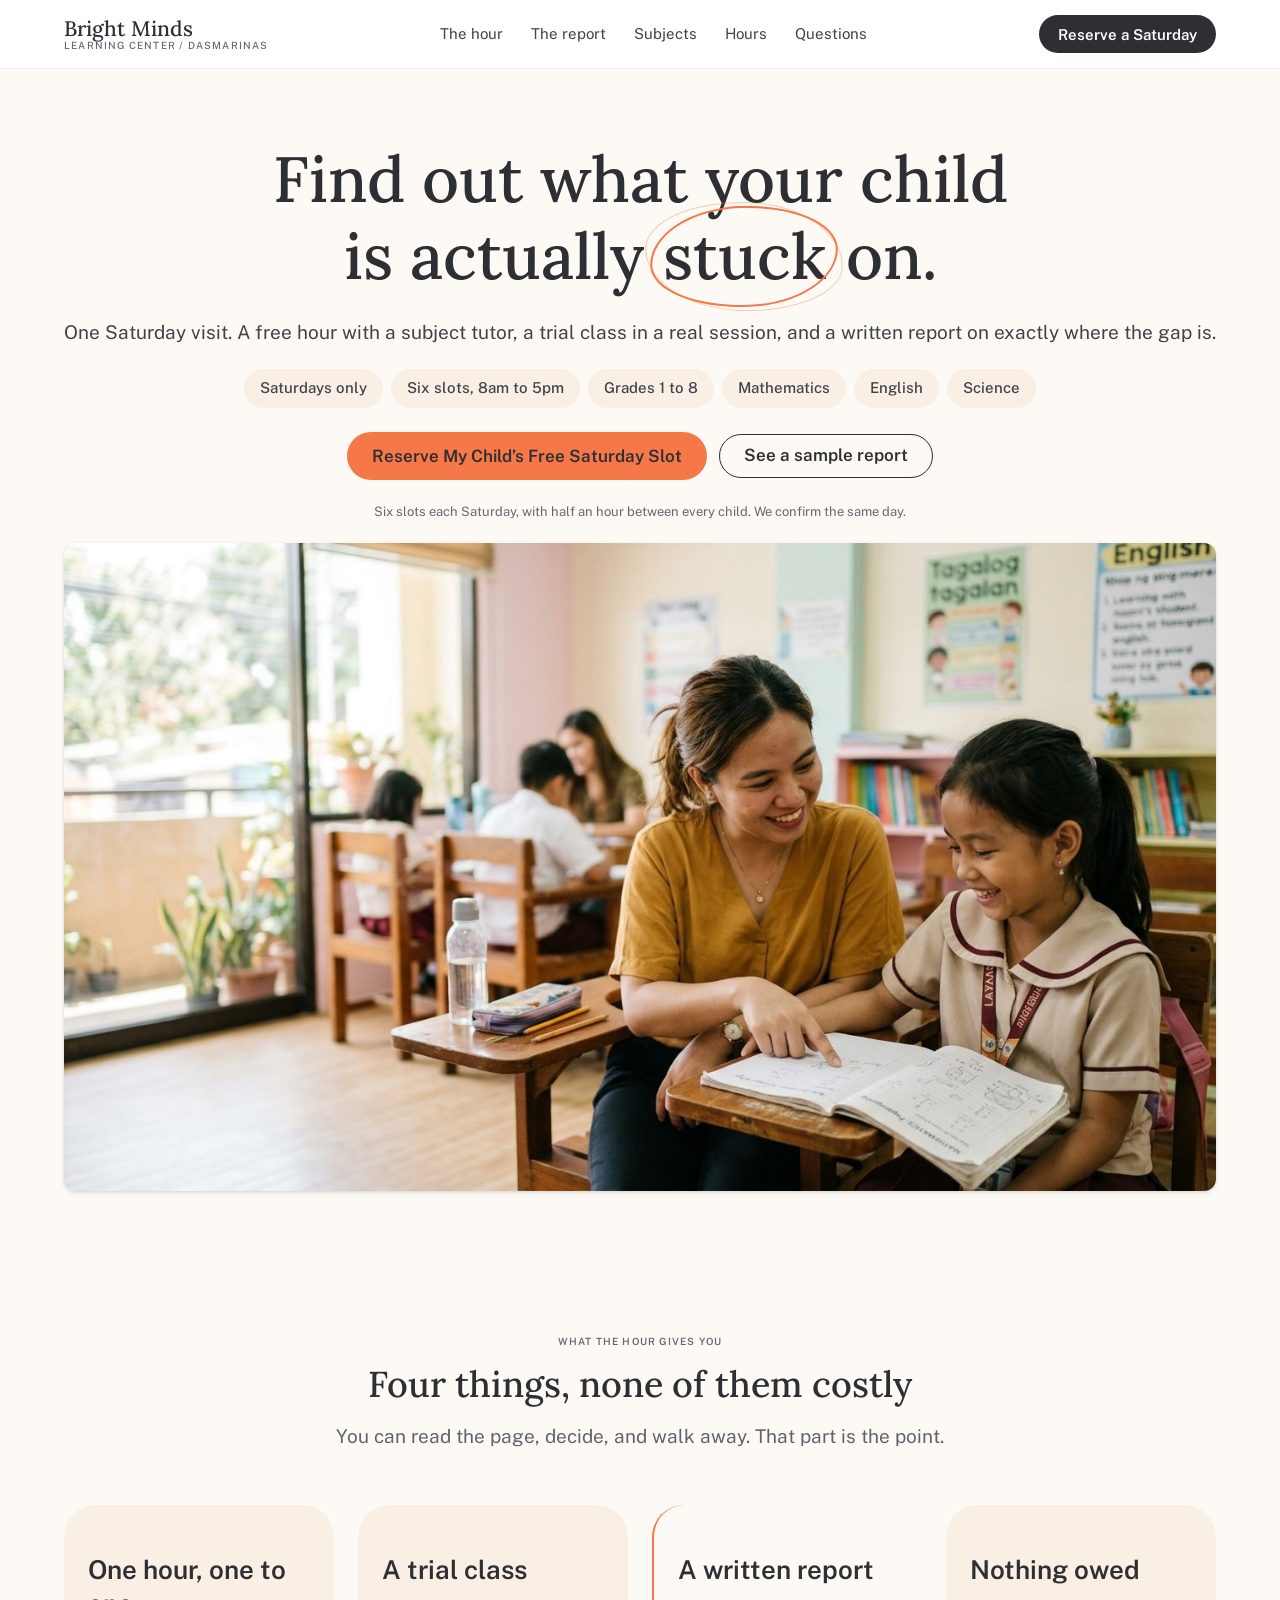
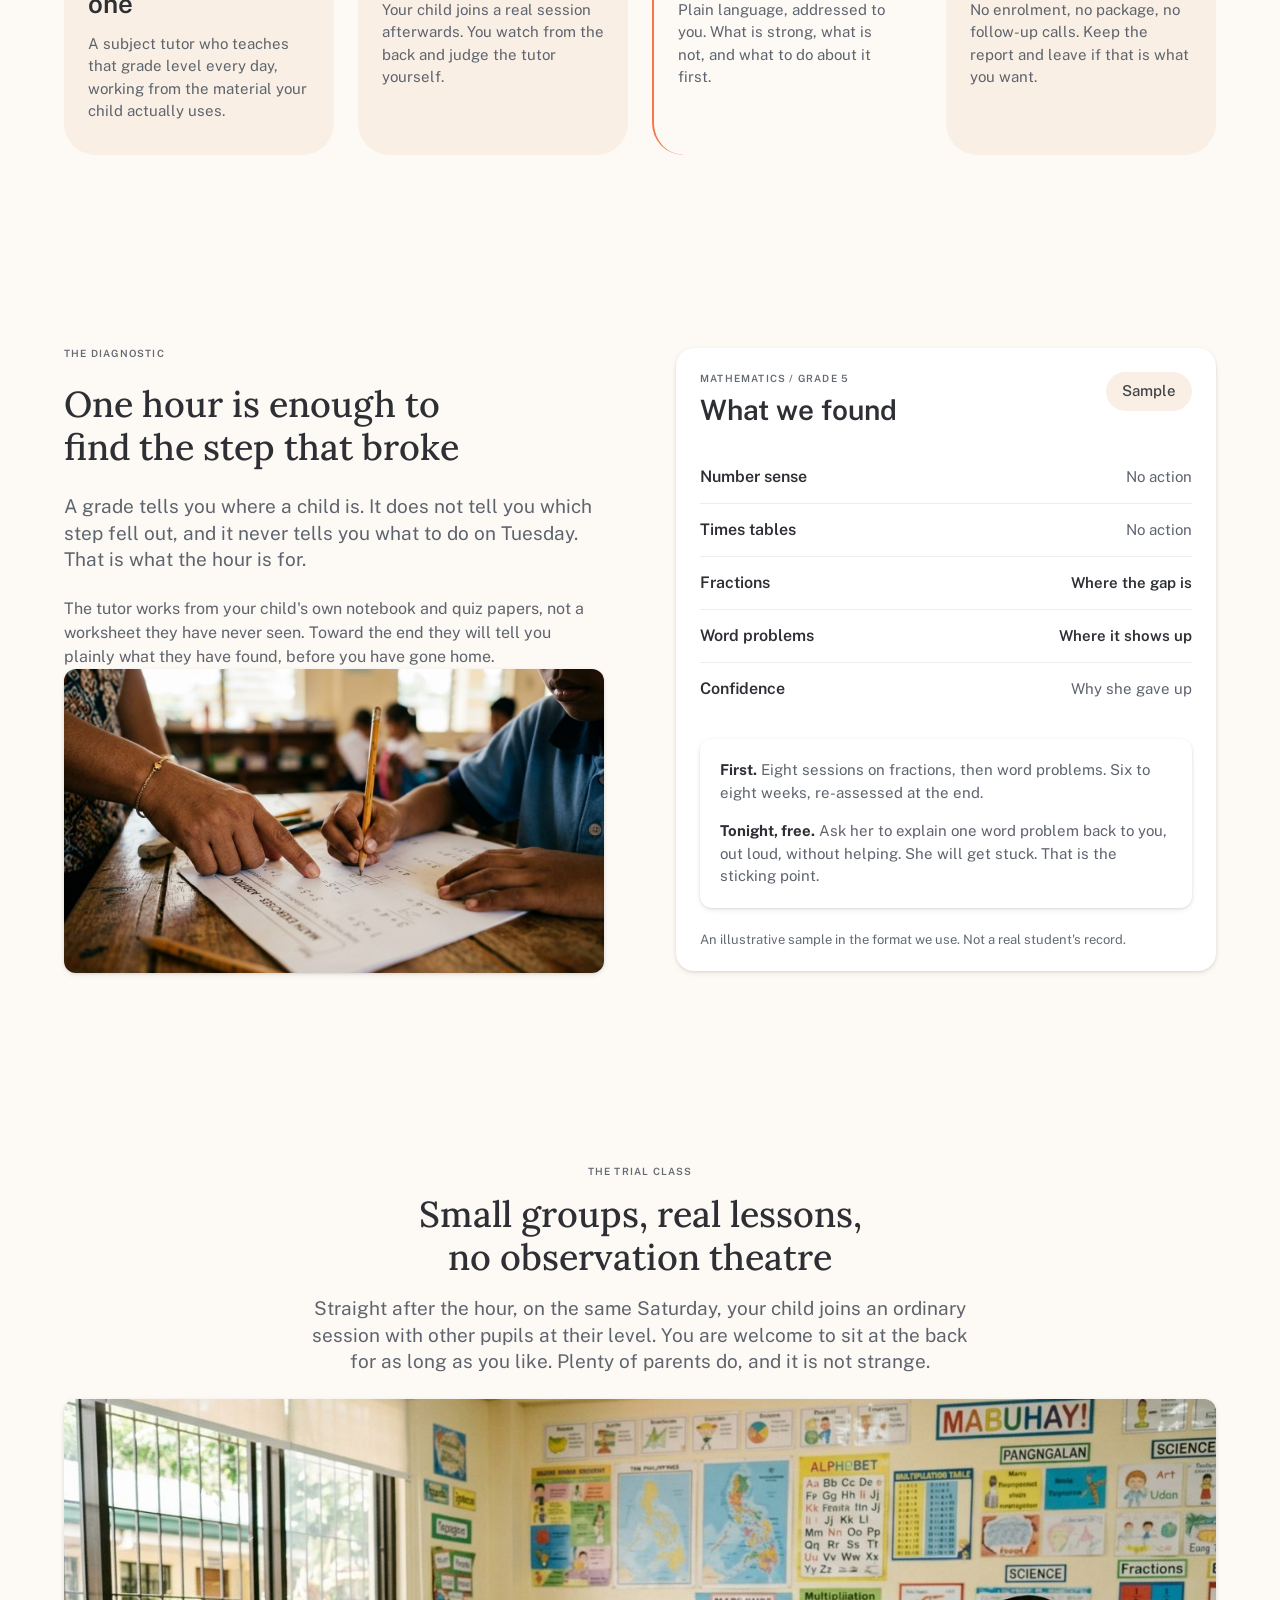
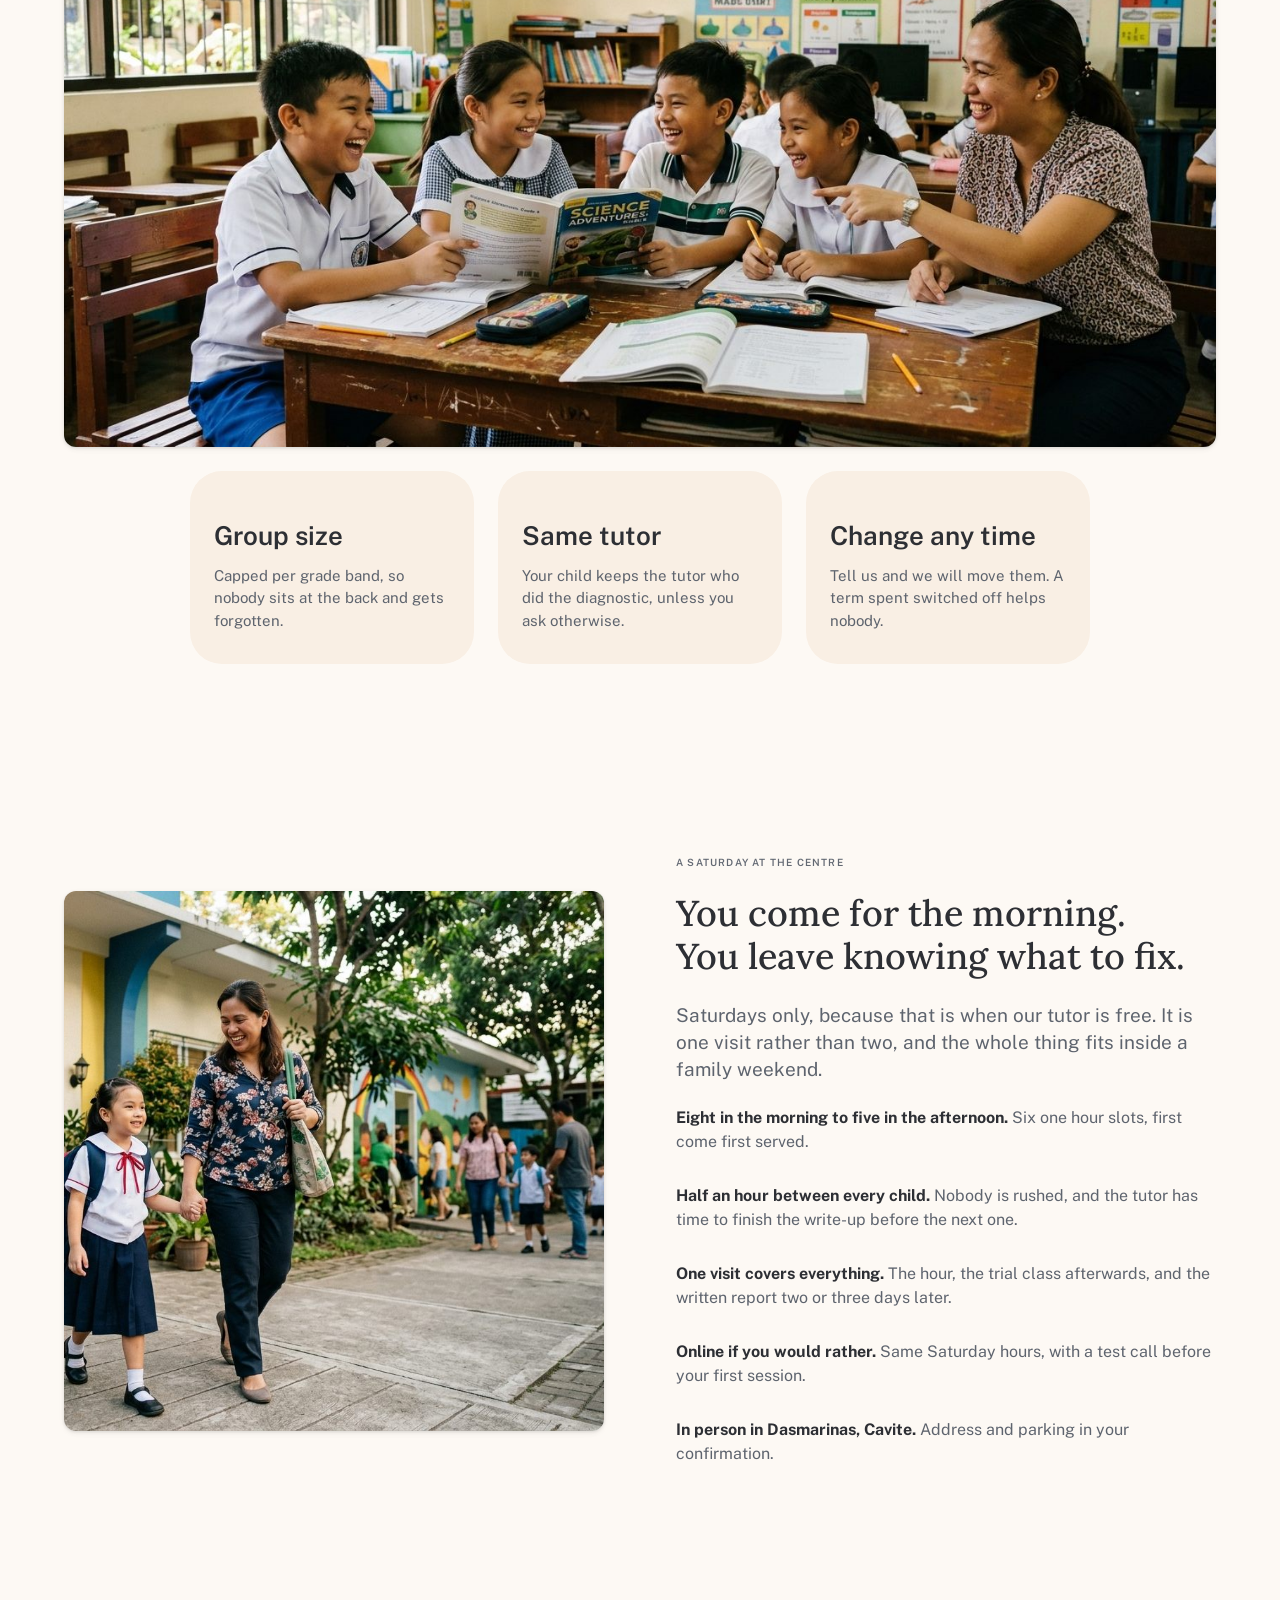
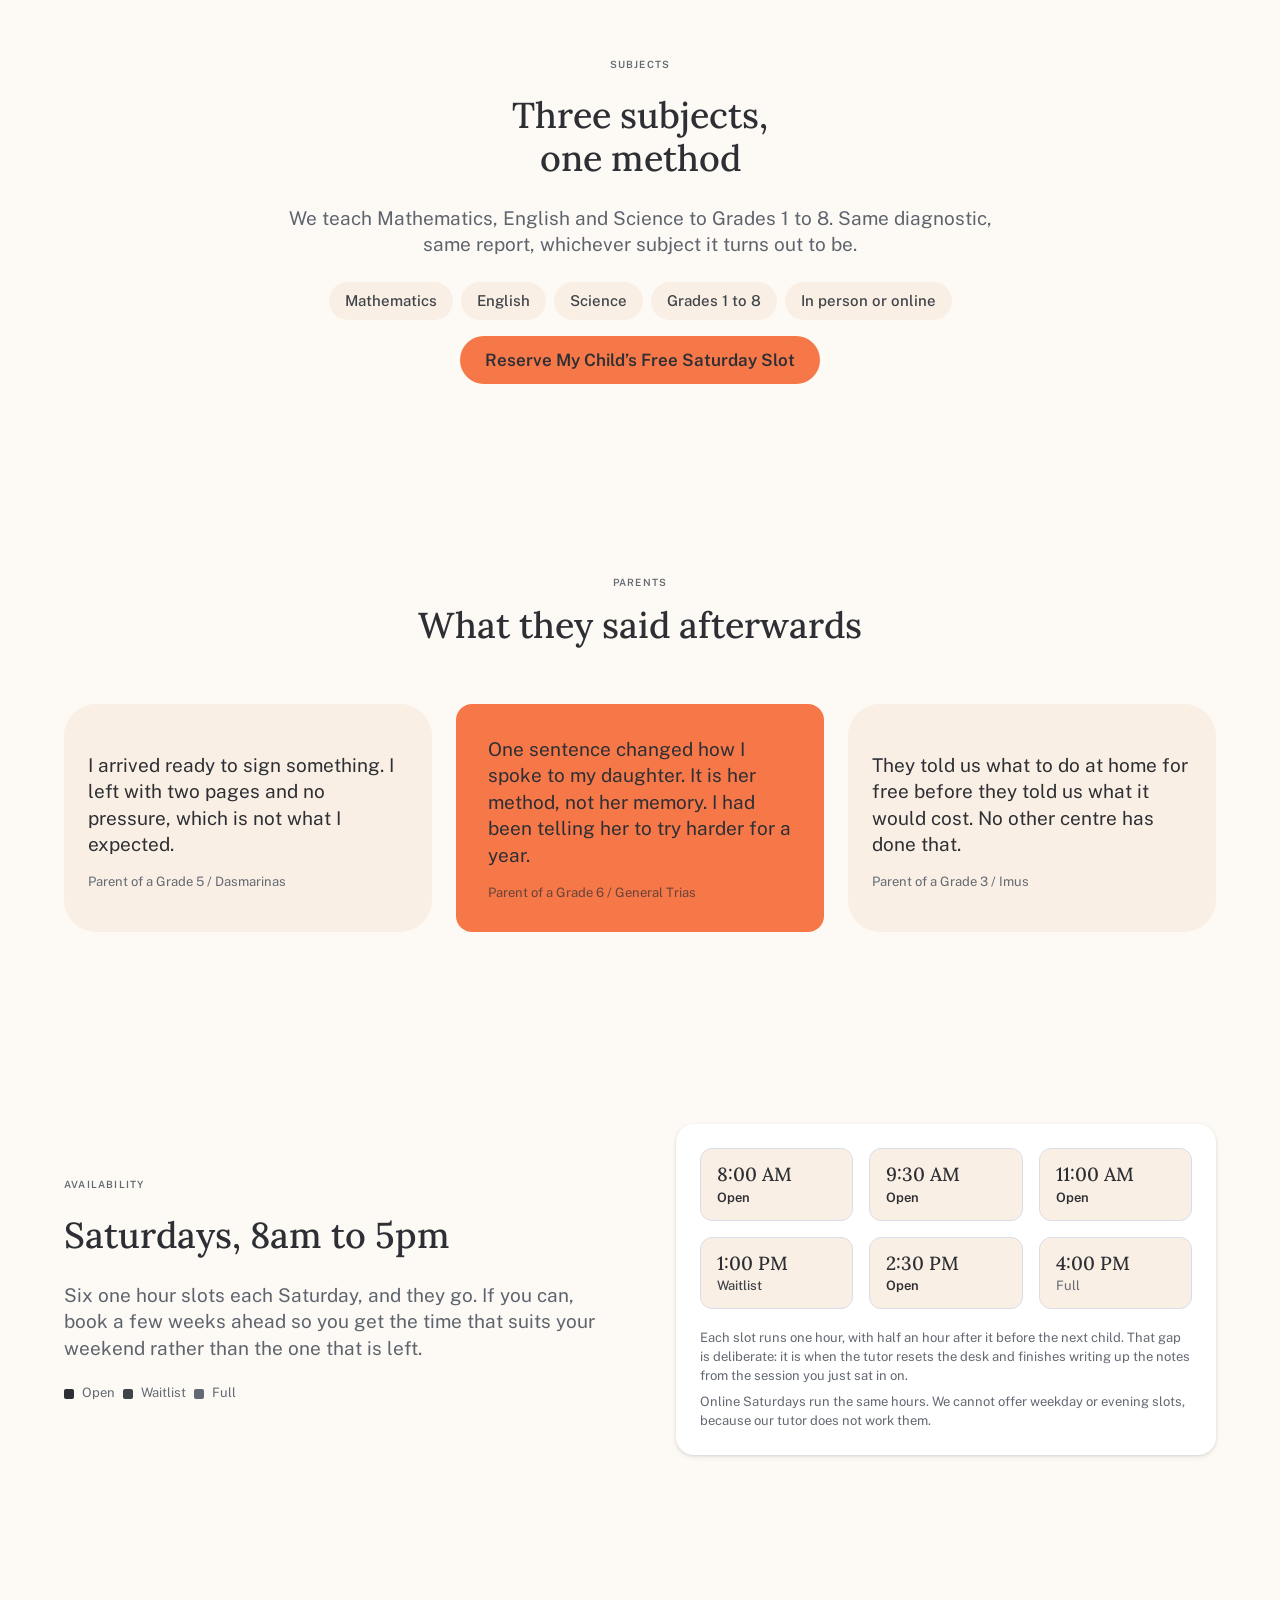
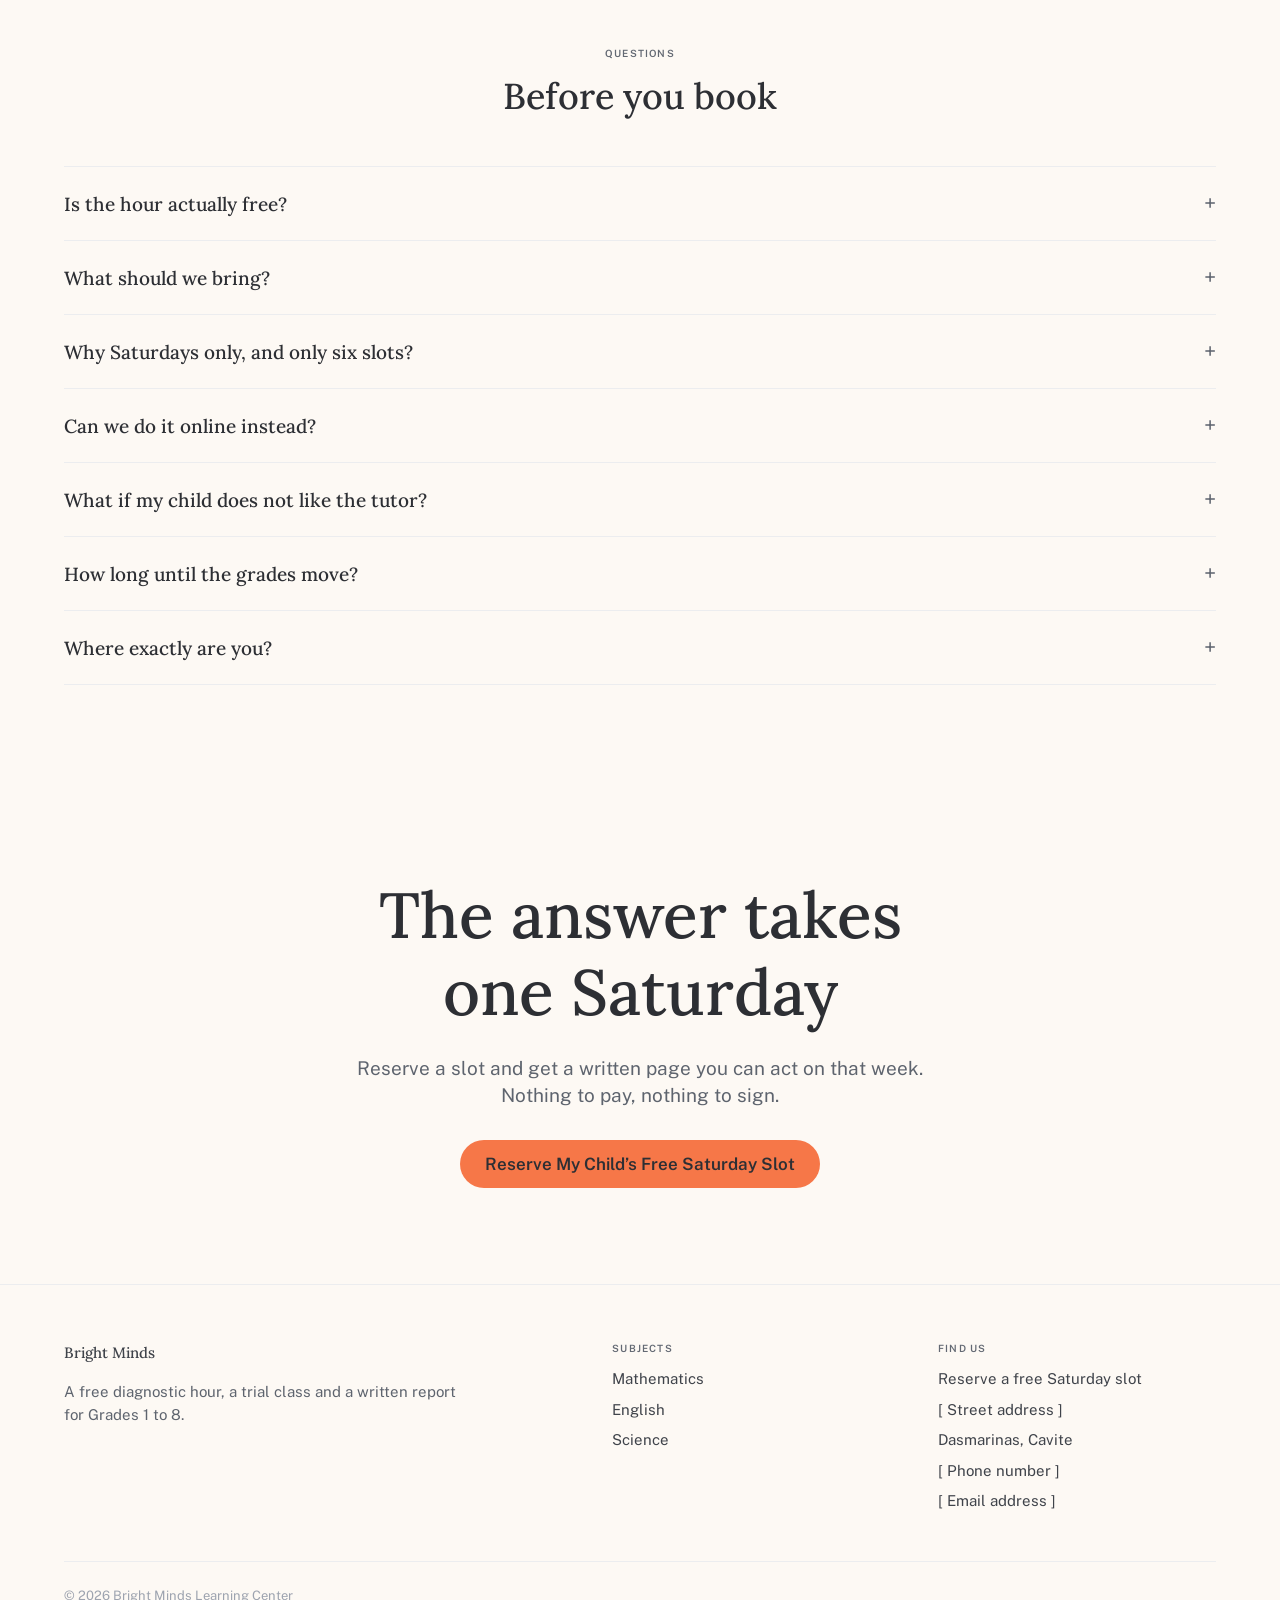
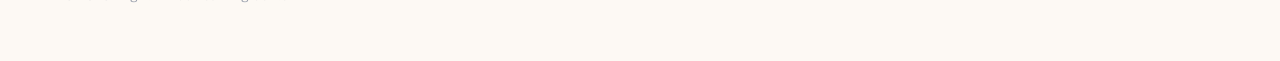
==== commit 25d58986: "Reduce Saturday availability to six slots with buffers Nine back-to-back diagnostics left no room to" ====
--- a/index.html
+++ b/index.html
@@ -53,7 +53,7 @@
 
     <div class="chips rise" data-rise>
       <span class="chip">Saturdays only</span>
-      <span class="chip">8am to 5pm</span>
+      <span class="chip">Six slots, 8am to 5pm</span>
       <span class="chip">Grades 1 to 8</span>
       <span class="chip">Mathematics</span>
       <span class="chip">English</span>
@@ -66,7 +66,7 @@
     </div>
 
     <p class="caption rise" data-rise>
-      Nine slots each Saturday. We confirm the same day.
+      Six slots each Saturday, with half an hour between every child. We confirm the same day.
     </p>
 
     <figure class="photo-frame rise" data-rise style="margin-top: 24px;">
@@ -263,7 +263,8 @@
         and the whole thing fits inside a family weekend.
       </p>
       <ul class="stack" style="list-style:none; display:grid; gap:14px;">
-        <li class="body dim"><strong style="color: var(--ink);">Eight in the morning to five in the afternoon.</strong> Nine one hour slots, first come first served.</li>
+        <li class="body dim"><strong style="color: var(--ink);">Eight in the morning to five in the afternoon.</strong> Six one hour slots, first come first served.</li>
+        <li class="body dim"><strong style="color: var(--ink);">Half an hour between every child.</strong> Nobody is rushed, and the tutor has time to finish the write-up before the next one.</li>
         <li class="body dim"><strong style="color: var(--ink);">One visit covers everything.</strong> The hour, the trial class afterwards, and the written report two or three days later.</li>
         <li class="body dim"><strong style="color: var(--ink);">Online if you would rather.</strong> Same Saturday hours, with a test call before your first session.</li>
         <li class="body dim"><strong style="color: var(--ink);">In person in Dasmarinas, Cavite.</strong> Address and parking in your confirmation.</li>
@@ -344,7 +345,7 @@
       <p class="label">Availability</p>
       <h2 class="h-lg">Saturdays, 8am to 5pm</h2>
       <p class="body-lg dim">
-        Nine one hour slots each Saturday, and they go. If you can, book a few weeks ahead so
+        Six one hour slots each Saturday, and they go. If you can, book a few weeks ahead so
         you get the time that suits your weekend rather than the one that is left.
       </p>
 
@@ -363,11 +364,7 @@
           <p class="slot-state open">Open</p>
         </div>
         <div class="slot">
-          <p class="slot-time">9:00 AM</p>
-          <p class="slot-state open">Open</p>
-        </div>
-        <div class="slot">
-          <p class="slot-time">10:00 AM</p>
+          <p class="slot-time">9:30 AM</p>
           <p class="slot-state open">Open</p>
         </div>
         <div class="slot">
@@ -375,20 +372,12 @@
           <p class="slot-state open">Open</p>
         </div>
         <div class="slot">
-          <p class="slot-time">12:00 PM</p>
+          <p class="slot-time">1:00 PM</p>
           <p class="slot-state wait">Waitlist</p>
         </div>
         <div class="slot">
-          <p class="slot-time">1:00 PM</p>
+          <p class="slot-time">2:30 PM</p>
           <p class="slot-state open">Open</p>
-        </div>
-        <div class="slot">
-          <p class="slot-time">2:00 PM</p>
-          <p class="slot-state open">Open</p>
-        </div>
-        <div class="slot">
-          <p class="slot-time">3:00 PM</p>
-          <p class="slot-state wait">Waitlist</p>
         </div>
         <div class="slot">
           <p class="slot-time">4:00 PM</p>
@@ -397,6 +386,11 @@
       </div>
 
       <p class="hint" style="margin-top: 20px;">
+        Each slot runs one hour, with half an hour after it before the next child. That gap is
+        deliberate: it is when the tutor resets the desk and finishes writing up the notes from
+        the session you just sat in on.
+      </p>
+      <p class="hint" style="margin-top: 8px;">
         Online Saturdays run the same hours. We cannot offer weekday or evening slots, because our
         tutor does not work them.
       </p>
@@ -433,11 +427,12 @@
       </details>
 
       <details class="q">
-        <summary>Why Saturdays only?</summary>
-        <p class="q-a">
-          Because that is the one day our tutor is free to give this properly. A rushed weekday
-          evening is not where you want a child first being asked to explain where they are stuck.
-          Saturdays are the strongest sessions we run, and they go quickly for that reason.
+        <summary>Why Saturdays only, and only six slots?</summary>
+        <p class="q-a">
+          Saturdays are the one day our tutor is free, and six is all we can do well. There is
+          half an hour after every session to reset the desk and write up what happened while it
+          is still fresh. A back to back schedule would look like more availability and give your
+          child a worse hour than they came for.
         </p>
       </details>
 
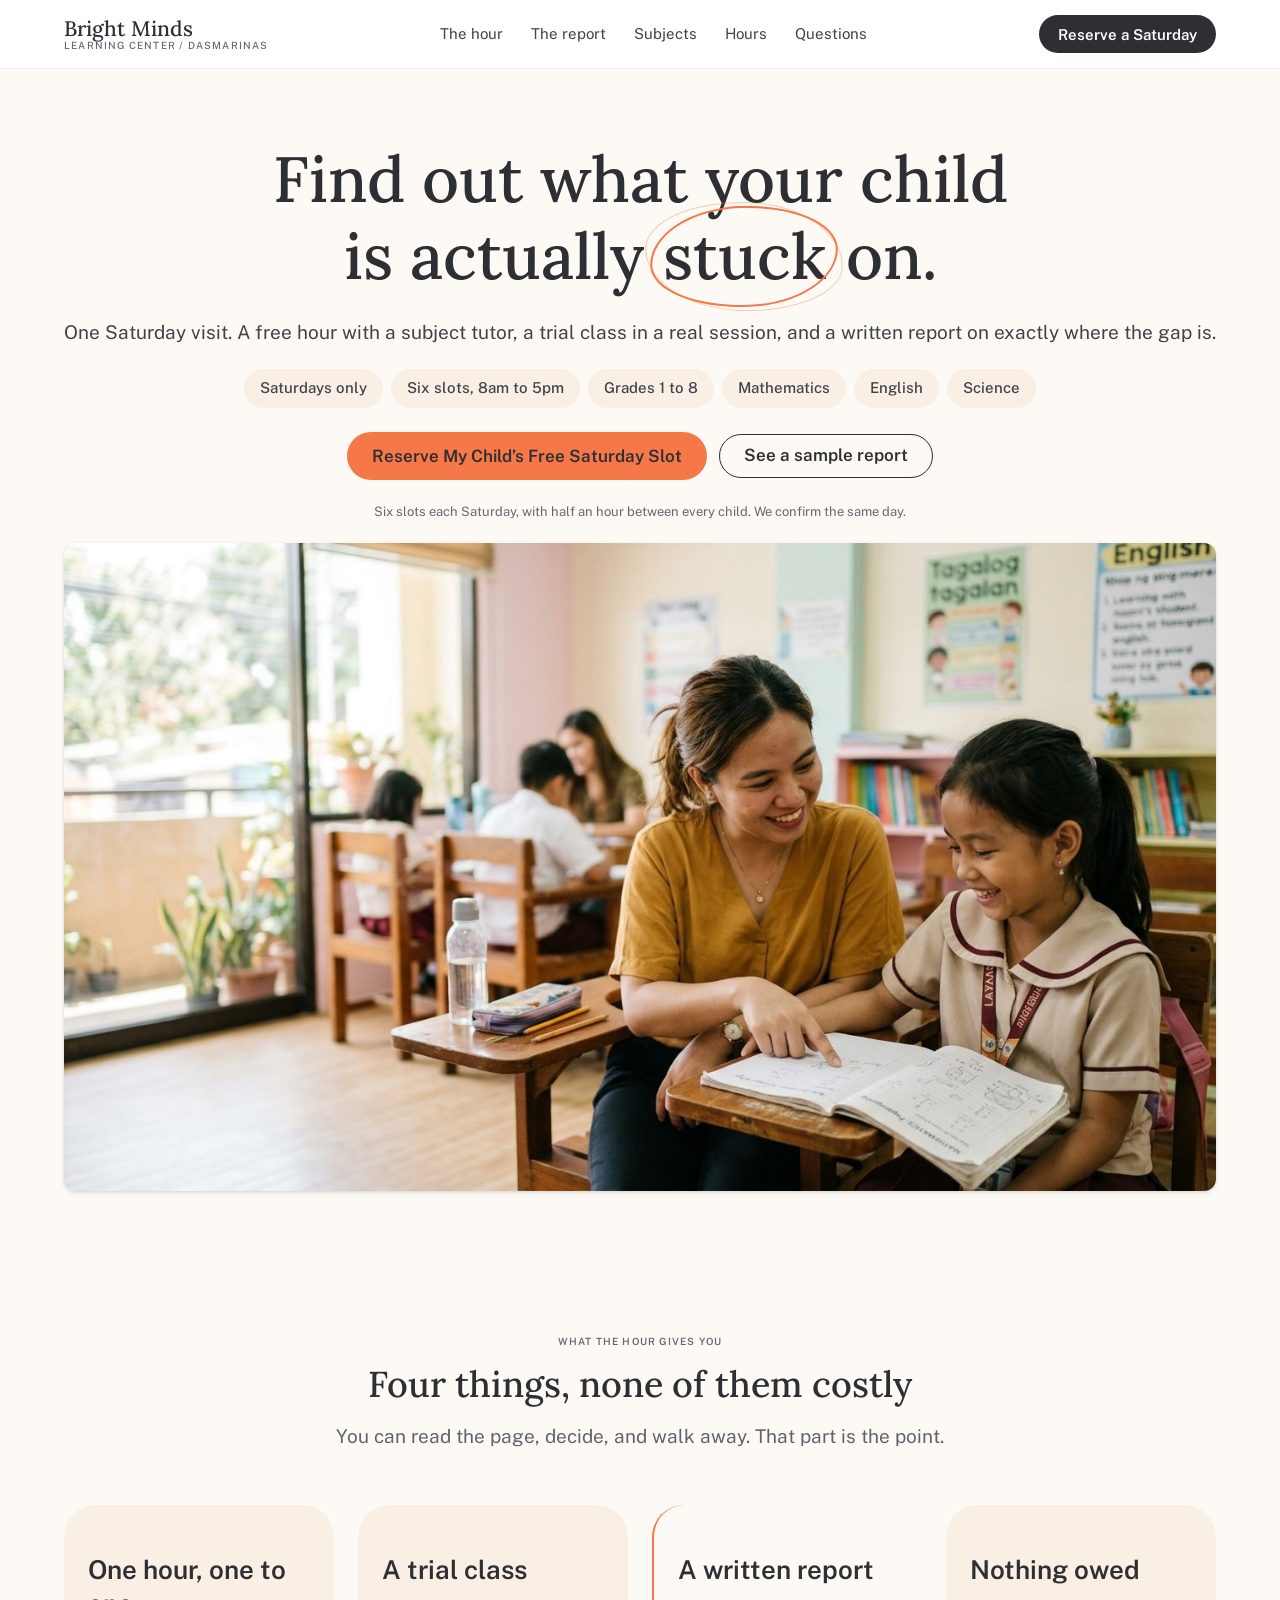
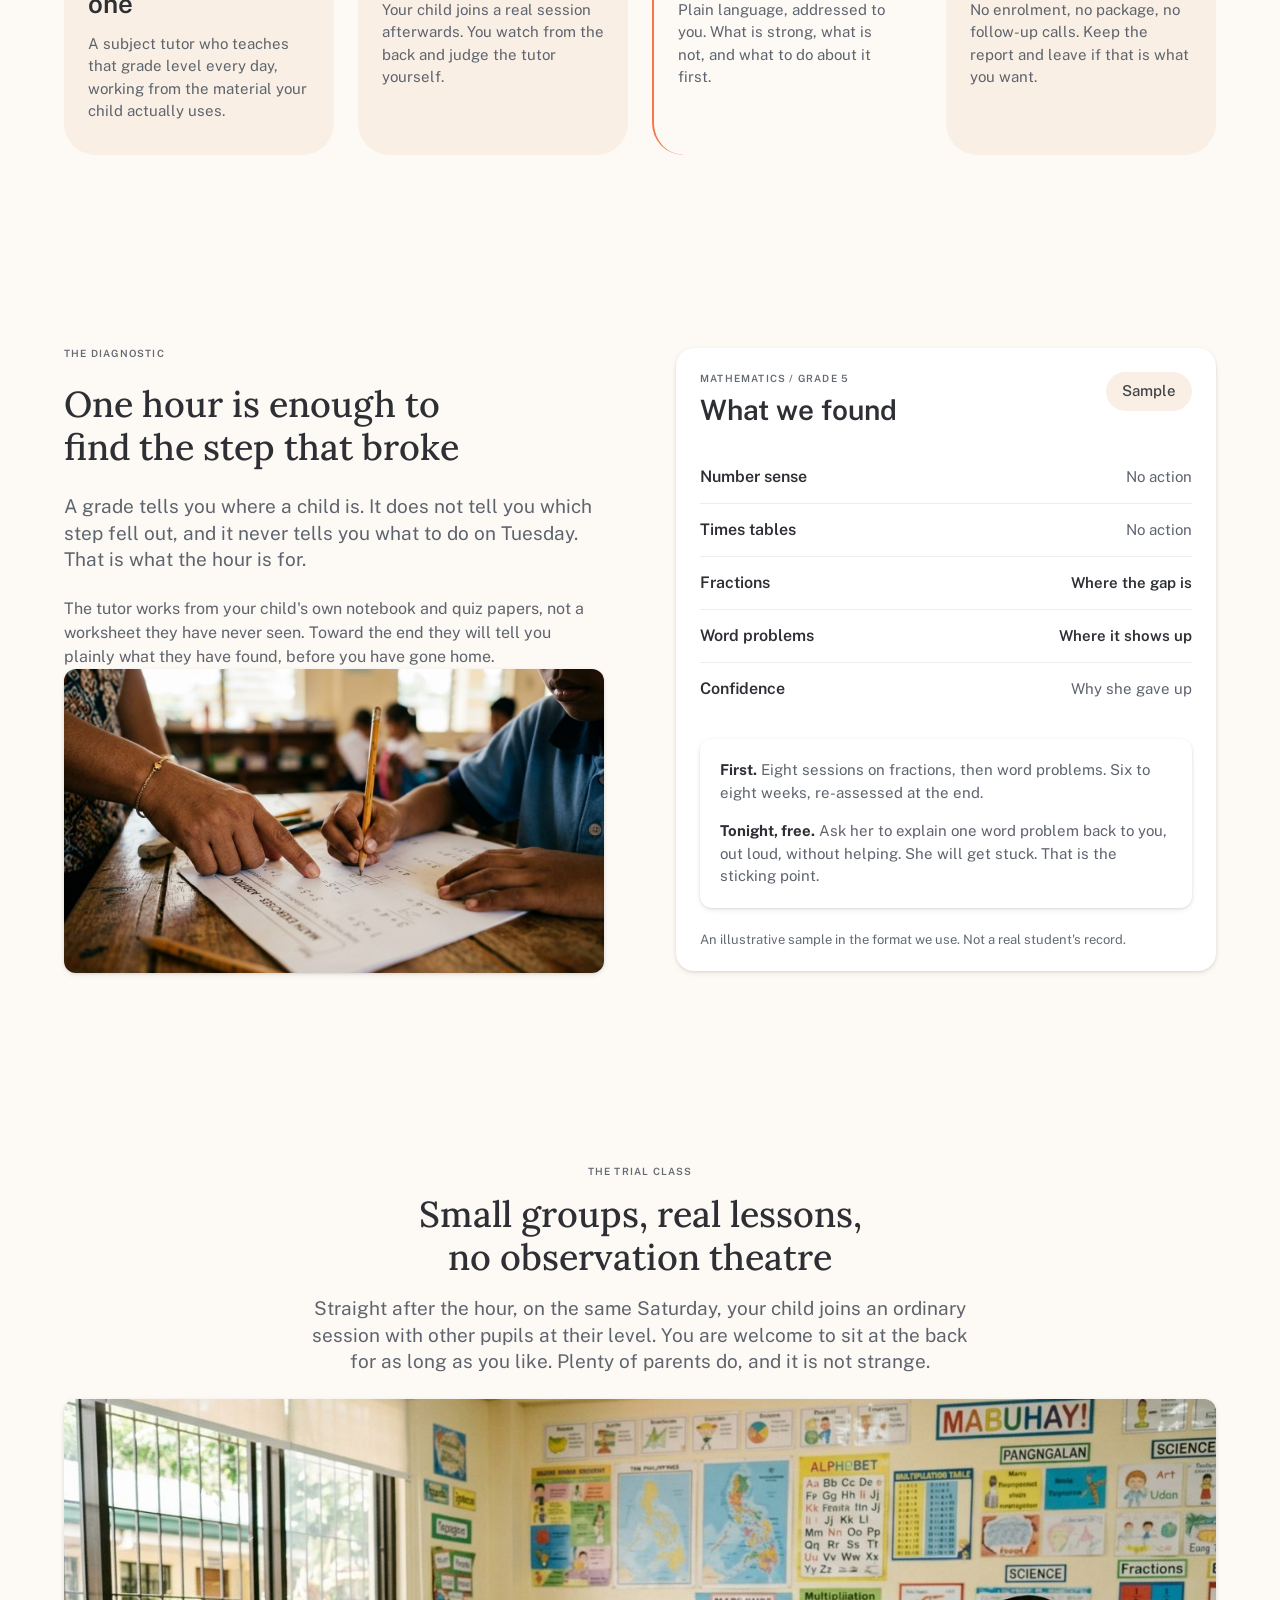
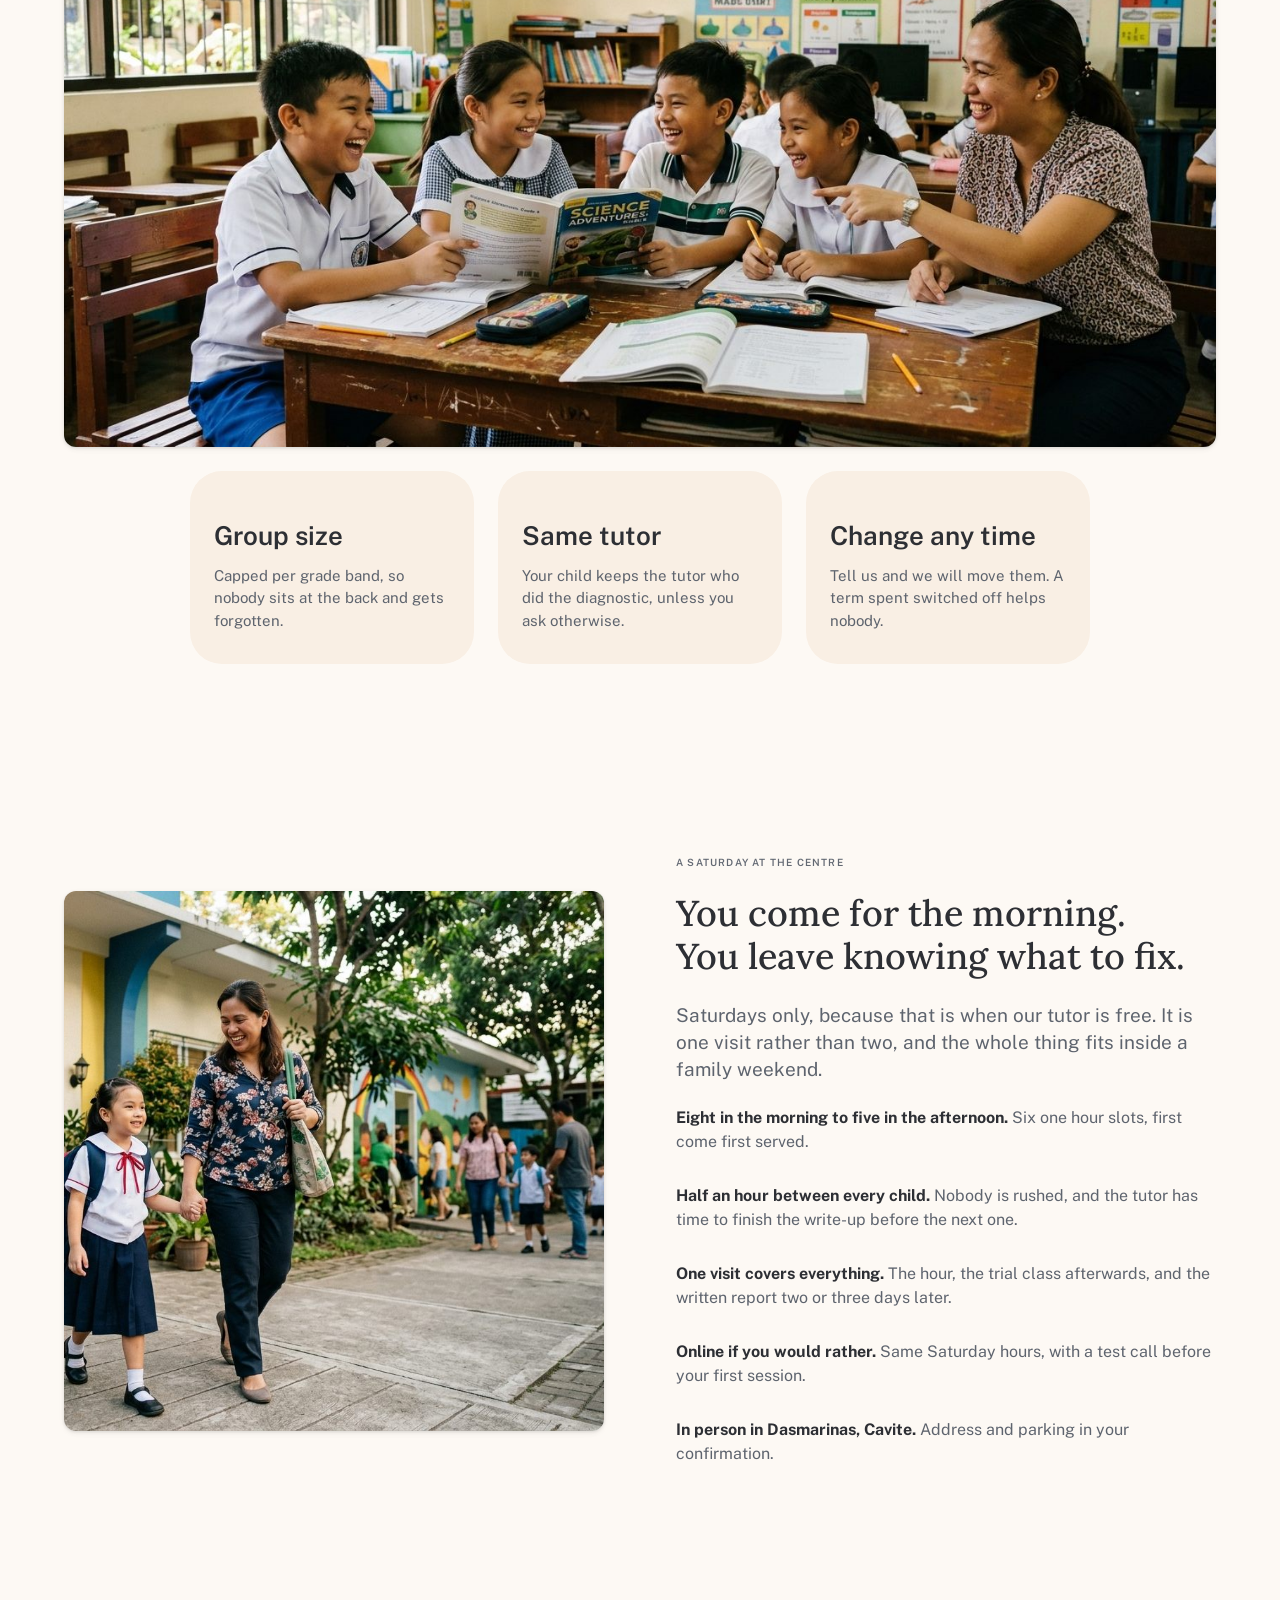
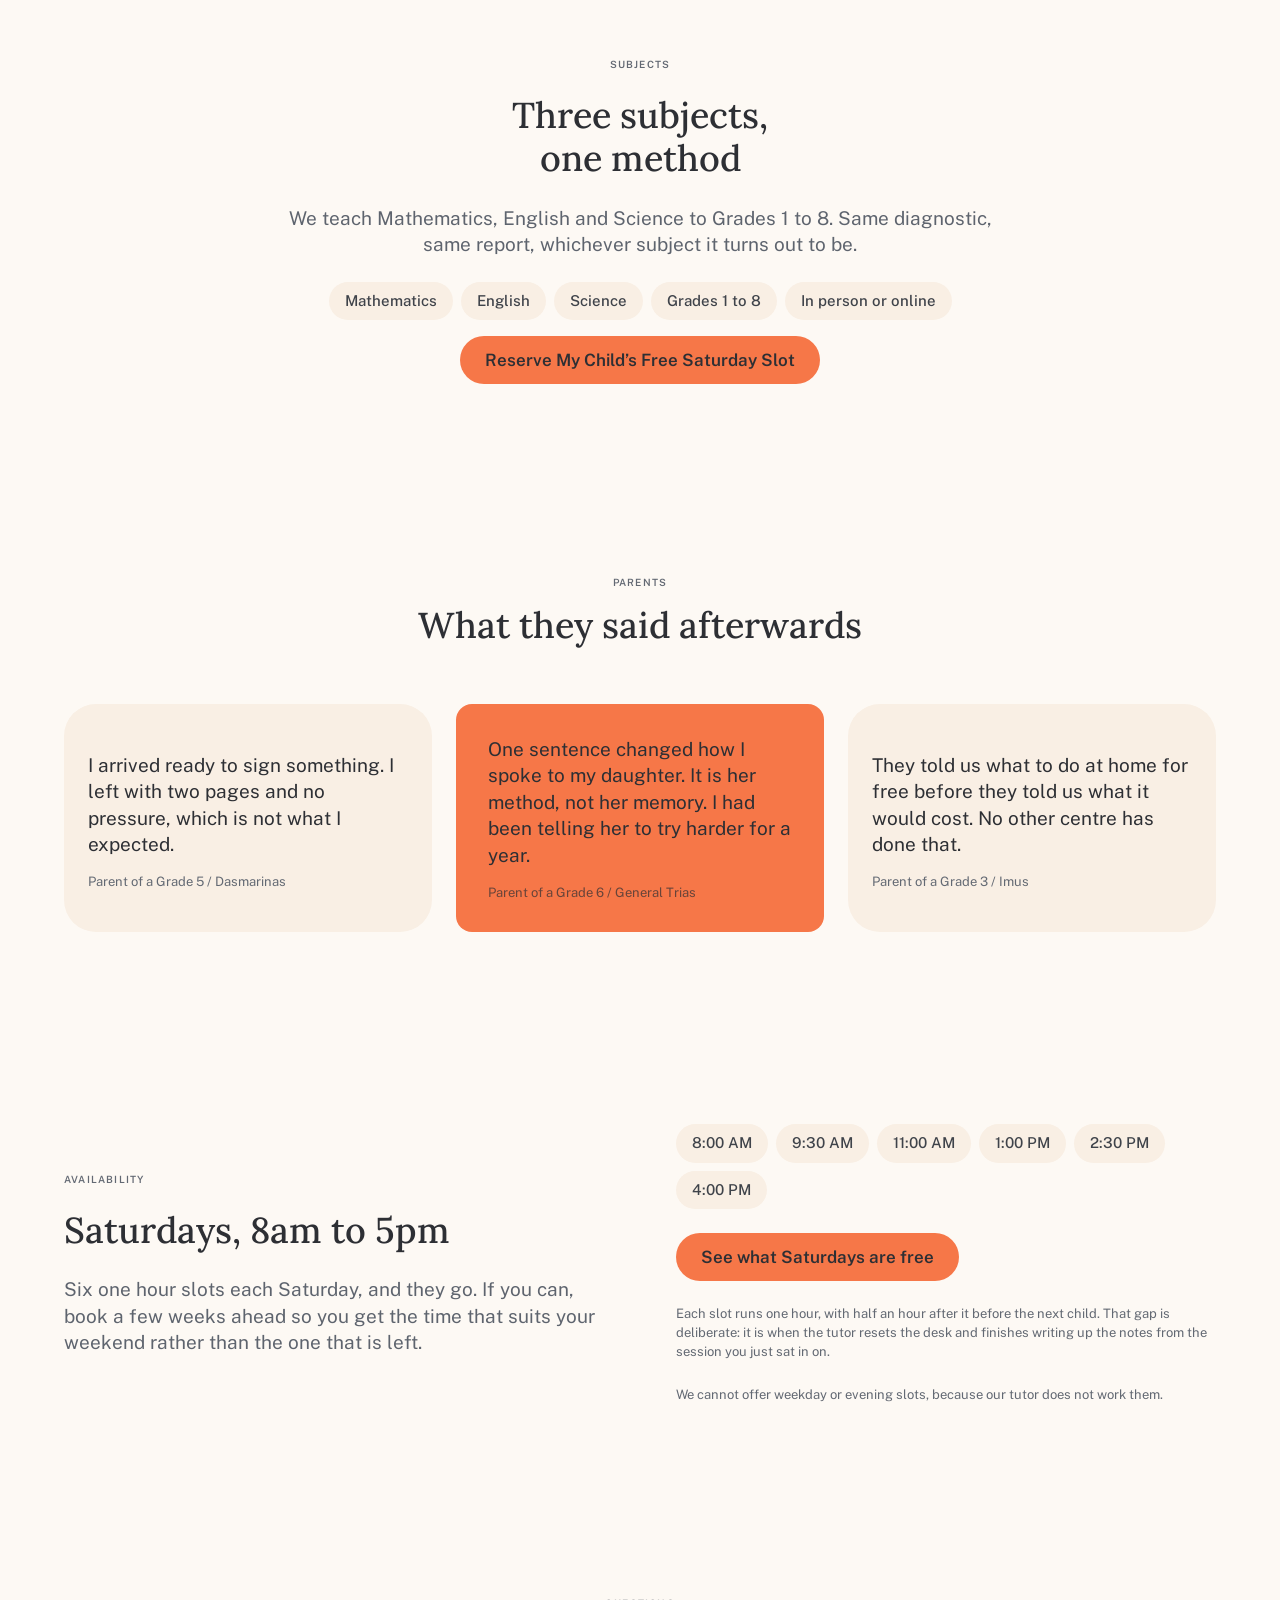
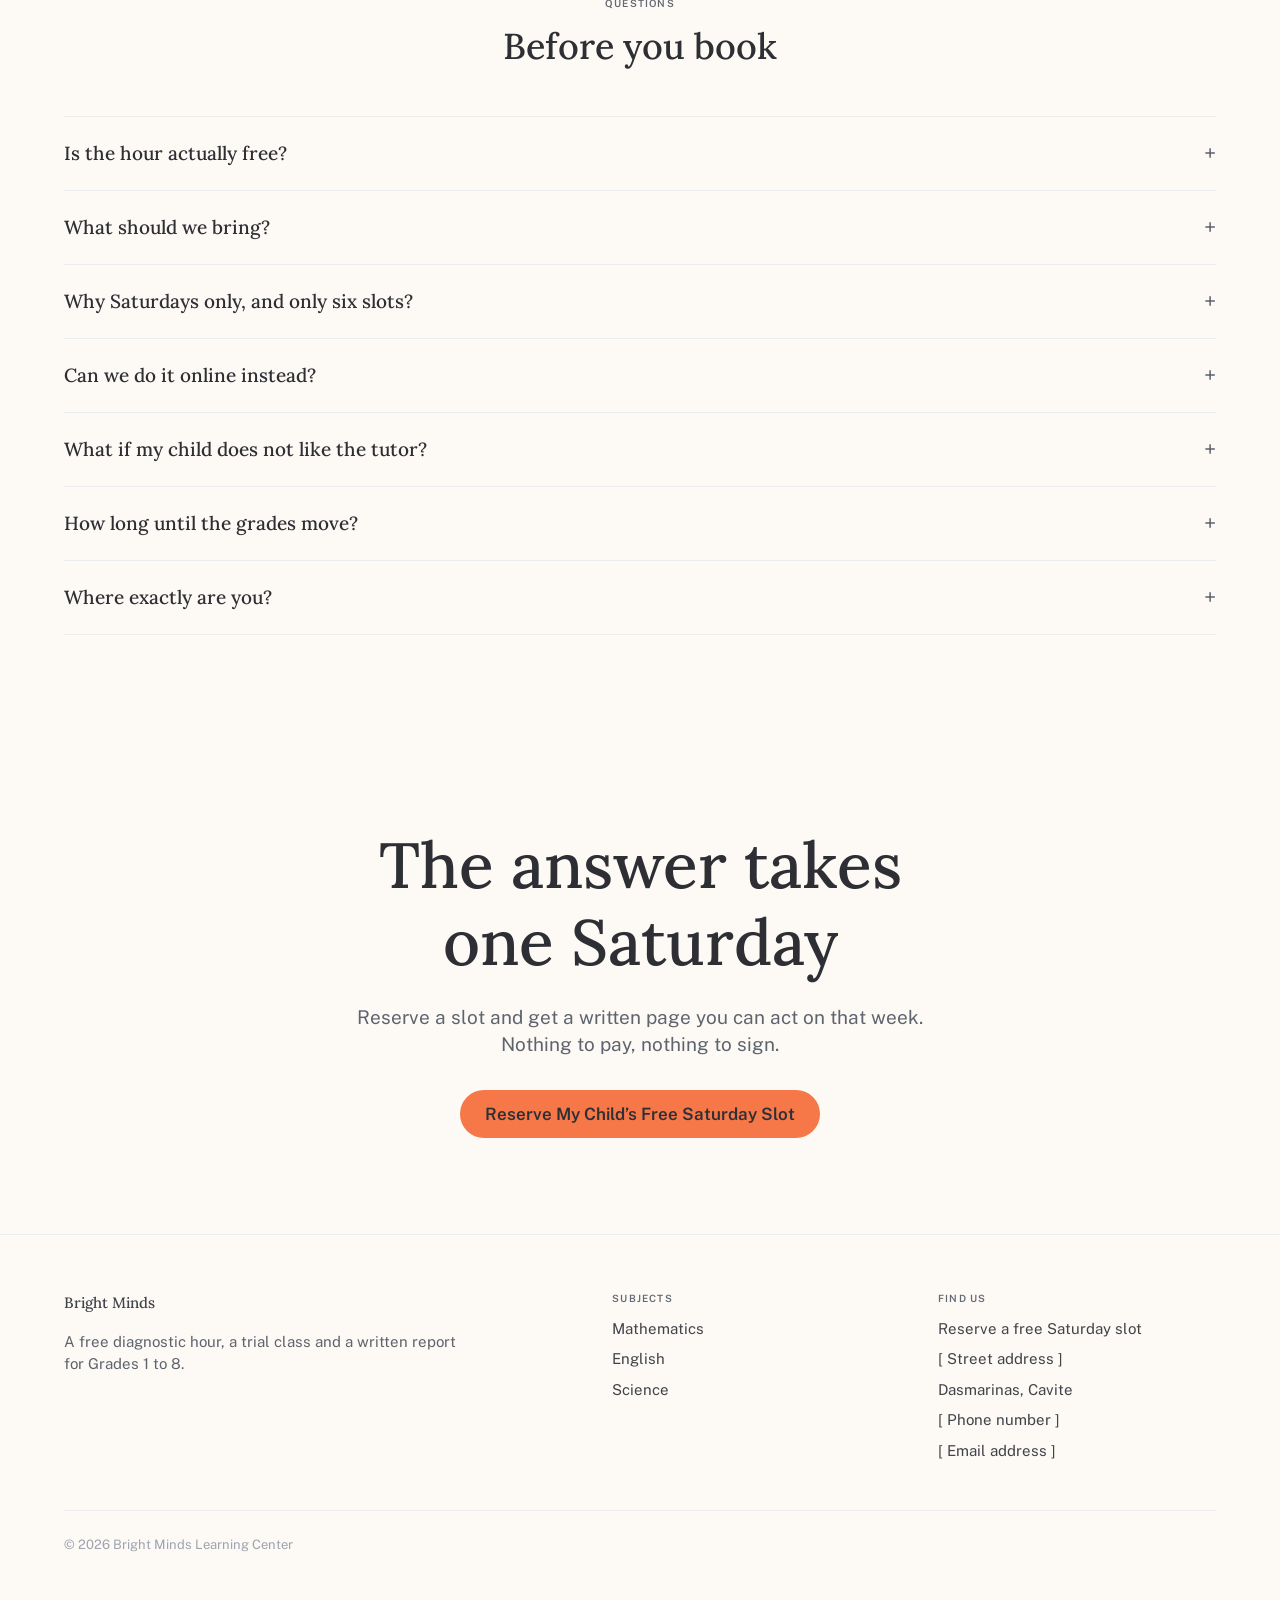
==== commit 0b076bd4: "Embed GoHighLevel calendar and drop the duplicate booking form The GoHighLevel booking widget alread" ====
--- a/index.html
+++ b/index.html
@@ -345,54 +345,33 @@
       <p class="label">Availability</p>
       <h2 class="h-lg">Saturdays, 8am to 5pm</h2>
       <p class="body-lg dim">
-        Six one hour slots each Saturday, and they go. If you can, book a few weeks ahead so
-        you get the time that suits your weekend rather than the one that is left.
-      </p>
-
+        Six one hour slots each Saturday, and they go. If you can, book a few weeks ahead so you
+        get the time that suits your weekend rather than the one that is left.
+      </p>
+    </div>
+
+    <div class="stack-lg">
       <div class="chips chip-left">
-        <span class="caption"><span class="key-dot" style="background: var(--ink);"></span>Open</span>
-        <span class="caption"><span class="key-dot" style="background: var(--charcoal);"></span>Waitlist</span>
-        <span class="caption"><span class="key-dot" style="background: var(--dusk);"></span>Full</span>
-      </div>
-    </div>
-
-    <div class="product-card product-card-pad">
-      <!-- TODO: replace with your real Saturday availability -->
-      <div class="slots">
-        <div class="slot">
-          <p class="slot-time">8:00 AM</p>
-          <p class="slot-state open">Open</p>
-        </div>
-        <div class="slot">
-          <p class="slot-time">9:30 AM</p>
-          <p class="slot-state open">Open</p>
-        </div>
-        <div class="slot">
-          <p class="slot-time">11:00 AM</p>
-          <p class="slot-state open">Open</p>
-        </div>
-        <div class="slot">
-          <p class="slot-time">1:00 PM</p>
-          <p class="slot-state wait">Waitlist</p>
-        </div>
-        <div class="slot">
-          <p class="slot-time">2:30 PM</p>
-          <p class="slot-state open">Open</p>
-        </div>
-        <div class="slot">
-          <p class="slot-time">4:00 PM</p>
-          <p class="slot-state full">Full</p>
-        </div>
-      </div>
-
-      <p class="hint" style="margin-top: 20px;">
+        <span class="chip">8:00 AM</span>
+        <span class="chip">9:30 AM</span>
+        <span class="chip">11:00 AM</span>
+        <span class="chip">1:00 PM</span>
+        <span class="chip">2:30 PM</span>
+        <span class="chip">4:00 PM</span>
+      </div>
+
+      <div>
+        <a class="btn btn-ember btn-wrap" href="book.html">See what Saturdays are free</a>
+      </div>
+
+      <!-- TODO: point the GHL post-booking redirect at this page's deployed URL -->
+      <p class="hint">
         Each slot runs one hour, with half an hour after it before the next child. That gap is
         deliberate: it is when the tutor resets the desk and finishes writing up the notes from
         the session you just sat in on.
       </p>
-      <p class="hint" style="margin-top: 8px;">
-        Online Saturdays run the same hours. We cannot offer weekday or evening slots, because our
-        tutor does not work them.
+      <p class="hint">
+        We cannot offer weekday or evening slots, because our tutor does not work them.
       </p>
     </div>
 
--- a/styles.css
+++ b/styles.css
@@ -34,9 +34,6 @@
   --dusk: #636973;     /* shade dusk: small print, labels, unavailable cells */
   --fog: #9da3af;      /* shade fog: decorative fills, legend keys only */
 
-  /* Input borders need 3:1 to be perceivable as a control boundary.
-     #d9dde6 measured 1.3:1, effectively invisible. */
-  --input-line: #868d99;
 
   /* The single accent */
   --ember: #f67748;
@@ -112,11 +109,6 @@
 }
 .skip-link:focus { left: 0; }
 
-.sr-only {
-  position: absolute; width: 1px; height: 1px; overflow: hidden;
-  clip: rect(0 0 0 0); white-space: nowrap;
-}
-
 /* ---------- 3. Typography ---------- */
 
 /* 40px and above is always the serif. That is the rule. */
@@ -168,8 +160,10 @@
   color: var(--dusk);
 }
 
+/* Small helper copy under a block */
+.hint { font-size: 13px; line-height: 1.45; color: var(--dusk); }
+
 .measure { max-width: 62ch; }
-.measure-sm { max-width: 52ch; }
 .dim { color: var(--slate); }
 
 /* ---------- 4. The scribble annotation ----------
@@ -321,7 +315,6 @@
 .btn-outline:hover { background: var(--ink); color: var(--white); }
 
 .btn-sm { padding: 8px 18px; min-height: 38px; font-size: 15px; }
-.btn-full { width: 100%; }
 .btn-row { display: flex; flex-wrap: wrap; gap: 12px; align-items: center; justify-content: center; }
 
 /* The full CTA label needs about 330px, which a 375px phone cannot give
@@ -350,27 +343,6 @@
 
 .chip-left { justify-content: flex-start; }
 
-/* Selectable chip, used for subject choice on the booking form */
-.chip-pick {
-  cursor: pointer;
-  border: 1.5px solid transparent;
-  transition: border-color var(--fast) var(--ease), background var(--fast) var(--ease);
-}
-
-.chip-pick:hover { border-color: var(--mist); }
-
-.chip-pick:has(input:checked) {
-  background: var(--ember);
-  color: var(--ink);
-}
-
-.chip-pick:has(.invalid) { border-color: var(--ember); background: #fdeae2; }
-
-.chip-pick input {
-  position: absolute;
-  opacity: 0;
-  width: 1px; height: 1px;
-}
 
 /* ---------- 9. Cards ---------- */
 
@@ -473,59 +445,18 @@
 .report-val { font-size: 15px; color: var(--slate); }
 .report-val.gap { color: var(--ink); font-weight: 600; }
 
-/* ---------- 13. Saturday slots ----------
-   Replaces the old six-day table. Bookings are Saturday only, so the
-   grid reads as a time picker and drops the horizontal scroll the
-   table forced on phones. Status stays in ink and dusk; ember is
-   reserved for the CTA. */
-
-.slots {
-  display: grid;
-  grid-template-columns: repeat(2, 1fr);
-  gap: 12px;
-}
-
-@media (min-width: 560px)  { .slots { grid-template-columns: repeat(3, 1fr); } }
-@media (min-width: 1000px) { .slots { grid-template-columns: repeat(3, 1fr); gap: 16px; } }
-
-/* The tile is dust-filled rather than canvas-filled. Against the white
-   product card a canvas fill measured 1.05:1 and a silver border 1.17:1,
-   so nine slots read as one blank area. Dust on white gives the shape a
-   visible edge. This is a tonal step, not a 3:1 boundary: the Slite
-   palette is cream on cream throughout, and the time and status are
-   carried by text at 11.8:1 and 4.87:1, not by the border. */
-.slot {
-  background: var(--dust);
-  border: 1px solid var(--mist);
-  border-radius: 12px;
-  padding: 14px 16px;
-}
-
-.slot-time {
-  font-family: var(--serif);
-  font-size: 19px;
-  font-weight: 500;
-  color: var(--ink);
-  line-height: 1.2;
-}
-
-.slot-state {
-  font-size: 13px;
-  line-height: 1.2;
-  margin-top: 4px;
-}
-
-.slot-state.open { color: var(--ink); font-weight: 600; }
-.slot-state.wait { color: var(--charcoal); font-weight: 500; }
-.slot-state.full { color: var(--dusk); }
-
-/* Legend keys */
-.key-dot {
-  display: inline-block;
-  width: 10px; height: 10px;
-  border-radius: 2px;
-  margin-right: 8px;
-  vertical-align: middle;
+/* ---------- 13. Live calendar embed ----------
+   The GoHighLevel widget loads iframeResizer, which sets the iframe
+   height by postMessage. Never give it a fixed height, that fights the
+   resizer. min-height is only a floor in case form_embed.js fails. */
+
+.gcal {
+  display: block;
+  min-height: 640px;
+}
+
+@media (max-width: 640px) {
+  .gcal { min-height: 760px; }
 }
 
 /* ---------- 14. Questions ---------- */
@@ -564,92 +495,7 @@
 
 .q-a { padding-bottom: 24px; max-width: 68ch; font-size: 16px; line-height: 1.5; color: var(--slate); }
 
-/* ---------- 15. Forms ---------- */
-
-.field { display: flex; flex-direction: column; gap: 8px; }
-
-.field > label,
-.field-label {
-  font-size: 15px;
-  font-weight: 600;
-  color: var(--charcoal);
-}
-
-.req { color: var(--ember); }
-
-.input {
-  width: 100%;
-  min-height: 44px;
-  padding: 12px 16px;
-  background: var(--canvas);
-  color: var(--ink);
-  border: 1px solid var(--input-line);
-  border-radius: 12px;
-  font-family: var(--sans);
-  font-size: 16px;
-  transition: border-color var(--fast) var(--ease);
-}
-
-/* Placeholder sits on dusk, not fog: #9da3af measured 2.42:1 on the
-   canvas fill, which is below AA for text. */
-.input::placeholder { color: var(--dusk); }
-.input:focus { outline: none; border-color: var(--ink); }
-
-.input.invalid { border-color: var(--ember); background: #fdf0ea; }
-
-textarea.input { min-height: 112px; resize: vertical; }
-
-select.input {
-  cursor: pointer;
-  appearance: none;
-  padding-right: 40px;
-  background-image: url("data:image/svg+xml,%3Csvg xmlns='http://www.w3.org/2000/svg' viewBox='0 0 24 24' fill='none' stroke='%235e646e' stroke-width='2' stroke-linecap='round'%3E%3Cpath d='M6 9l6 6 6-6'/%3E%3C/svg%3E");
-  background-repeat: no-repeat;
-  background-position: right 14px center;
-  background-size: 16px;
-}
-
-select.input option { background: var(--white); color: var(--ink); }
-
-.hint { font-size: 13px; line-height: 1.45; color: var(--dusk); }
-
-.err {
-  display: none;
-  font-size: 13px;
-  line-height: 1.45;
-  color: #a83a1c;
-}
-
-.invalid ~ .err { display: block; }
-.field.has-error .err { display: block; }
-
-.check {
-  display: flex;
-  align-items: flex-start;
-  gap: 12px;
-  font-size: 15px;
-  line-height: 1.45;
-  color: var(--charcoal);
-  cursor: pointer;
-}
-
-.check input {
-  width: 18px; height: 18px; flex-shrink: 0; margin-top: 2px;
-  accent-color: var(--ember); cursor: pointer;
-}
-
-.form-alert {
-  display: none;
-  padding: 14px 18px;
-  background: #fdeae2;
-  border-radius: 12px;
-  font-size: 15px;
-  color: #8f3218;
-}
-
-.form-alert.show { display: block; }
-
-/* ---------- 16. Booking and confirmation ---------- */
+/* ---------- 15. Booking and confirmation ---------- */
 
 .page-head {
   padding-top: 72px;
@@ -696,28 +542,6 @@
   line-height: 1.45;
 }
 
-/* ---------- 17. Receipt ---------- */
-
-.receipt dl { display: grid; gap: 12px 24px; }
-
-@media (min-width: 480px) { .receipt dl { grid-template-columns: 1fr auto; } }
-
-.receipt dt {
-  font-size: 10px;
-  font-weight: 600;
-  letter-spacing: 0.12em;
-  text-transform: uppercase;
-  color: var(--dusk);
-  padding-top: 5px;
-}
-
-.receipt dd {
-  font-family: var(--serif);
-  font-size: 17px;
-  font-weight: 500;
-  color: var(--ink);
-  text-align: right;
-}
 
 /* ---------- 18. Closing ---------- */
 
